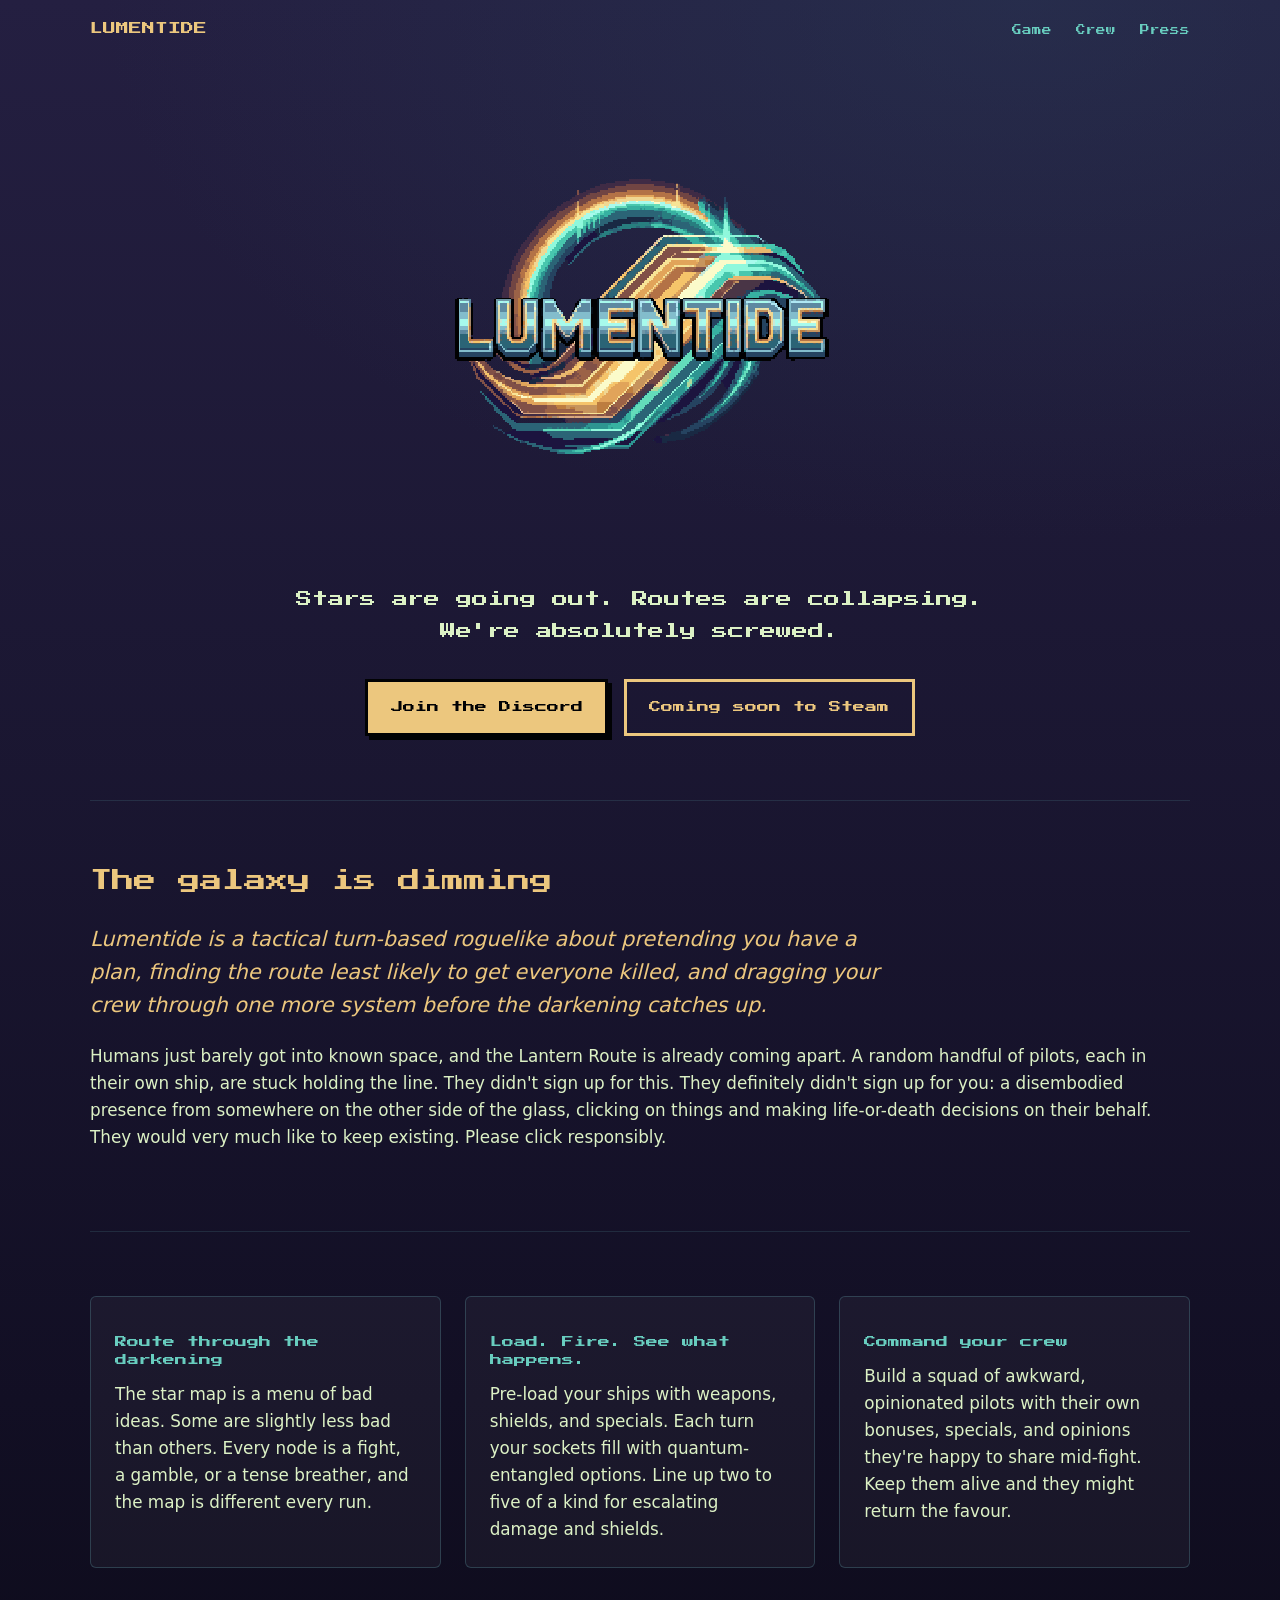
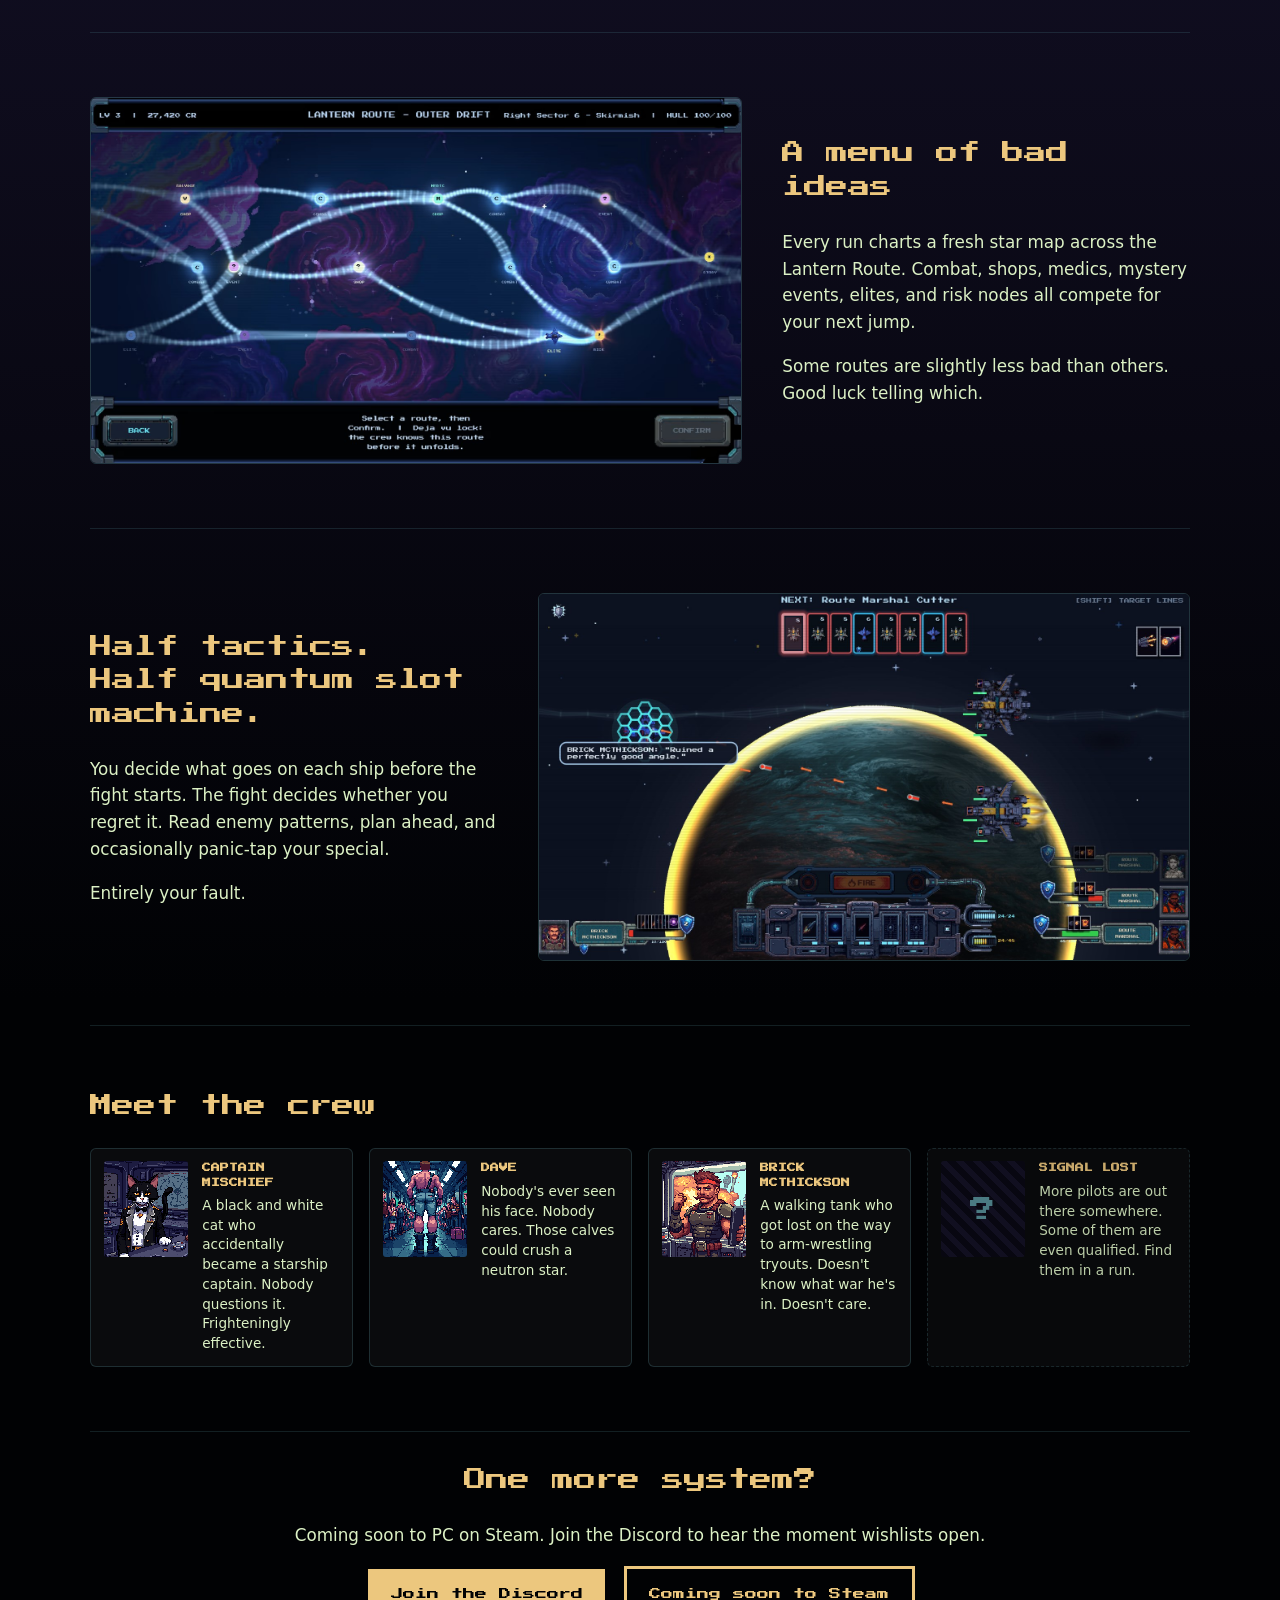
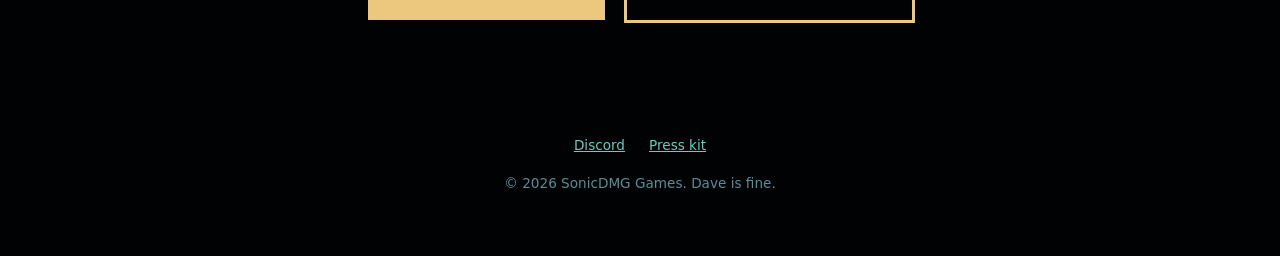
==== index.html @ 52efe2f2 "Launch Lumentide site" ====
<!DOCTYPE html>
<html lang="en">
<head>
  <meta charset="utf-8">
  <meta name="viewport" content="width=device-width, initial-scale=1">
  <title>Lumentide – A tactical roguelike by SonicDMG Games</title>
  <meta name="description" content="The galaxy is dying. The lanes are collapsing. Lumentide is a tactical turn-based roguelike about finding the route least likely to get you killed. Wishlist on Steam.">
  <link rel="canonical" href="https://playlumentide.com/">
  <link rel="icon" href="/assets/favicon.ico" sizes="any">
  <link rel="icon" href="/assets/favicon.png" type="image/png">
  <meta name="theme-color" content="#241f41">

  <meta property="og:type" content="website">
  <meta property="og:site_name" content="Lumentide">
  <meta property="og:title" content="Lumentide – Stars are going out. We're absolutely screwed.">
  <meta property="og:description" content="A tactical turn-based roguelike with a random squad of misfits, a shifting star map, and combat that's half tactics, half quantum slot machine.">
  <meta property="og:url" content="https://playlumentide.com/">
  <meta property="og:image" content="https://playlumentide.com/assets/og_image.png">
  <meta property="og:image:width" content="1200">
  <meta property="og:image:height" content="630">
  <meta name="twitter:card" content="summary_large_image">

  <link rel="stylesheet" href="/css/styles.css">
</head>
<body>
  <header class="wrap nav">
    <a class="brand" href="/">LUMENTIDE</a>
    <nav>
      <ul>
        <li><a href="#game">Game</a></li>
        <li><a href="#crew">Crew</a></li>
        <li><a href="/press/">Press</a></li>
      </ul>
    </nav>
  </header>

  <main>
    <section class="hero wrap">
      <img class="logo" src="/assets/lumentide_logo.png" alt="Lumentide logo" width="460" height="460">
      <p class="tagline">Stars are going out. Routes are collapsing.<br>We're absolutely screwed.</p>
      <div class="cta">
        <a class="btn btn-primary" href="https://discord.gg/PzfaTs83J" target="_blank" rel="noopener">Join the Discord</a>
        <span class="btn btn-soon">Coming soon to Steam</span>
      </div>
    </section>

    <section id="game" class="pitch wrap">
      <h2>The galaxy is dimming</h2>
      <p class="lead">Lumentide is a tactical turn-based roguelike about pretending you have a plan, finding the route least likely to get everyone killed, and dragging your crew through one more system before the darkening catches up.</p>
      <p>Humans just barely got into known space, and the Lantern Route is already coming apart. A random handful of pilots, each in their own ship, are stuck holding the line. They didn't sign up for this. They definitely didn't sign up for you: a disembodied presence from somewhere on the other side of the glass, clicking on things and making life-or-death decisions on their behalf. They would very much like to keep existing. Please click responsibly.</p>
    </section>

    <section class="wrap">
      <div class="features">
        <div class="card">
          <h3>Route through the darkening</h3>
          <p>The star map is a menu of bad ideas. Some are slightly less bad than others. Every node is a fight, a gamble, or a tense breather, and the map is different every run.</p>
        </div>
        <div class="card">
          <h3>Load. Fire. See what happens.</h3>
          <p>Pre-load your ships with weapons, shields, and specials. Each turn your sockets fill with quantum-entangled options. Line up two to five of a kind for escalating damage and shields.</p>
        </div>
        <div class="card">
          <h3>Command your crew</h3>
          <p>Build a squad of awkward, opinionated pilots with their own bonuses, specials, and opinions they're happy to share mid-fight. Keep them alive and they might return the favour.</p>
        </div>
      </div>
    </section>

    <section class="wrap">
      <div class="split split-reverse">
        <img class="smooth shot" src="/assets/shots/star_map.jpg" alt="Lumentide star map: branching routes across the Lantern Route with combat, shop, event, elite, risk, and story nodes" loading="lazy" width="1560" height="877">
        <div>
          <h2>A menu of bad ideas</h2>
          <p>Every run charts a fresh star map across the Lantern Route. Combat, shops, medics, mystery events, elites, and risk nodes all compete for your next jump.</p>
          <p>Some routes are slightly less bad than others. Good luck telling which.</p>
        </div>
      </div>
    </section>

    <section class="wrap">
      <div class="split">
        <div>
          <h2>Half tactics.<br>Half quantum slot machine.</h2>
          <p>You decide what goes on each ship before the fight starts. The fight decides whether you regret it. Read enemy patterns, plan ahead, and occasionally panic-tap your special.</p>
          <p>Entirely your fault.</p>
        </div>
        <img class="smooth shot" src="/assets/shots/combat_brick.jpg" alt="Lumentide combat: Brick McThickson's ship under fire from two Route Marshal cutters, with the socket loadout and FIRE button below" loading="lazy" width="1600" height="900">
      </div>
    </section>

    <section id="crew" class="wrap">
      <h2>Meet the crew</h2>
      <div class="crew">
        <div class="pilot"><img src="/assets/pilots/captain_whiskers.png" alt="Captain Mischief" loading="lazy"><div><b>CAPTAIN MISCHIEF</b><span>A black and white cat who accidentally became a starship captain. Nobody questions it. Frighteningly effective.</span></div></div>
        <div class="pilot"><img src="/assets/pilots/dave.png" alt="Dave" loading="lazy"><div><b>DAVE</b><span>Nobody's ever seen his face. Nobody cares. Those calves could crush a neutron star.</span></div></div>
        <div class="pilot"><img src="/assets/pilots/brick_mcthickson.png" alt="Brick McThickson" loading="lazy"><div><b>BRICK MCTHICKSON</b><span>A walking tank who got lost on the way to arm-wrestling tryouts. Doesn't know what war he's in. Doesn't care.</span></div></div>
        <div class="pilot locked"><div class="locked-portrait" aria-hidden="true">?</div><div><b>SIGNAL LOST</b><span>More pilots are out there somewhere. Some of them are even qualified. Find them in a run.</span></div></div>
      </div>
    </section>

    <section class="hero wrap">
      <h2>One more system?</h2>
      <p>Coming soon to PC on Steam. Join the Discord to hear the moment wishlists open.</p>
      <div class="cta">
        <a class="btn btn-primary" href="https://discord.gg/PzfaTs83J" target="_blank" rel="noopener">Join the Discord</a>
        <span class="btn btn-soon">Coming soon to Steam</span>
      </div>
    </section>
  </main>

  <footer class="wrap">
    <div class="links">
      <a href="https://discord.gg/PzfaTs83J" target="_blank" rel="noopener">Discord</a>
      <a href="/press/">Press kit</a>
    </div>
    <p>&copy; 2026 SonicDMG Games. Dave is fine.</p>
  </footer>
</body>
</html>
---- css/styles.css ----
@font-face {
  font-family: "PressStart2P";
  src: url("../assets/fonts/PressStart2P-Regular.ttf") format("truetype");
  font-display: swap;
}

:root {
  --abyss: #241f41;
  --midnight: #2b415c;
  --deep-teal: #2b6777;
  --steel: #578f99;
  --lumen: #68cdbf;
  --lantern: #ecc77e;
  --copper: #c88b52;
  --starlight: #dcf1c5;
  --void: #010204;
  --pixel: "PressStart2P", monospace;
  --body: "Segoe UI", Inter, system-ui, -apple-system, Arial, sans-serif;
}

* { box-sizing: border-box; }

html { scroll-behavior: smooth; }

body {
  margin: 0;
  font-family: var(--body);
  font-size: 1.05rem;
  line-height: 1.6;
  color: var(--starlight);
  background-color: var(--void);
  background-image:
    radial-gradient(ellipse 120% 900px at 80% 0%, #2b415c66 0%, transparent 60%),
    linear-gradient(180deg, var(--abyss) 0px, #120f24 1400px, var(--void) 2600px);
  background-repeat: no-repeat;
  min-height: 100vh;
}

img { image-rendering: pixelated; max-width: 100%; }
img.smooth { image-rendering: auto; }

a { color: var(--lumen); }
a:hover { color: var(--lantern); }

h1, h2, h3 { font-family: var(--pixel); font-weight: normal; line-height: 1.5; color: var(--lantern); }
h2 { font-size: clamp(1rem, 2.4vw, 1.4rem); margin: 0 0 1.5rem; }
h3 { font-size: 0.75rem; color: var(--lumen); }

.wrap { width: min(1100px, 92vw); margin: 0 auto; }

/* Nav */
.nav { display: flex; justify-content: space-between; align-items: center; padding: 1rem 0; }
.nav .brand { font-family: var(--pixel); font-size: 0.8rem; color: var(--lantern); text-decoration: none; }
.nav ul { list-style: none; display: flex; gap: 1.5rem; margin: 0; padding: 0; }
.nav a { font-family: var(--pixel); font-size: 0.6rem; text-decoration: none; }

/* Hero */
.hero { text-align: center; padding: 2rem 0 4rem; }
.hero img.logo { width: min(460px, 80vw); }
.tagline { font-family: var(--pixel); font-size: clamp(0.7rem, 1.8vw, 1rem); line-height: 2; max-width: 44rem; margin: 1.5rem auto 2rem; }
.cta { display: flex; gap: 1rem; justify-content: center; flex-wrap: wrap; }

.btn {
  display: inline-block;
  font-family: var(--pixel);
  font-size: 0.75rem;
  padding: 1rem 1.4rem;
  text-decoration: none;
  border: 3px solid var(--void);
  box-shadow: 4px 4px 0 var(--void);
  transition: transform 0.08s, box-shadow 0.08s;
}
.btn:hover { transform: translate(2px, 2px); box-shadow: 2px 2px 0 var(--void); }
.btn-primary { background: var(--lantern); color: var(--void); }
.btn-primary:hover { color: var(--void); }
.btn-secondary { background: var(--deep-teal); color: var(--starlight); }
.btn-secondary:hover { color: var(--starlight); }
.btn-soon { background: transparent; color: var(--lantern); border-color: var(--lantern); box-shadow: none; cursor: default; }
.btn-soon:hover { transform: none; box-shadow: none; }

/* Sections */
section { padding: 4rem 0; }
section + section { border-top: 1px solid #578f9933; }

.pitch p.lead { font-size: 1.3rem; color: var(--lantern); font-style: italic; max-width: 50rem; }

.features { display: grid; grid-template-columns: repeat(auto-fit, minmax(260px, 1fr)); gap: 1.5rem; }
.card { background: #ffffff0a; border: 1px solid #578f9955; border-radius: 6px; padding: 1.5rem; }
.card p { margin: 0.5rem 0 0; }

.split { display: grid; grid-template-columns: 1.2fr 1fr; gap: 2.5rem; align-items: center; }
.split img { border-radius: 6px; border: 1px solid #578f9955; max-height: 560px; width: auto; justify-self: center; }
.split img.shot { width: 100%; max-height: none; height: auto; }
.split:has(img.shot) { grid-template-columns: 1fr 1.6fr; }
.split-reverse:has(img.shot) { grid-template-columns: 1.6fr 1fr; }

/* Crew */
.crew { display: grid; grid-template-columns: repeat(auto-fill, minmax(230px, 1fr)); gap: 1rem; }
.pilot { display: flex; gap: 0.9rem; align-items: flex-start; background: #ffffff0a; border: 1px solid #578f9944; border-radius: 6px; padding: 0.8rem; }
.pilot img { width: 84px; height: 96px; flex: none; border-radius: 3px; }
.pilot b { font-family: var(--pixel); font-size: 0.55rem; color: var(--lantern); display: block; line-height: 1.6; margin-bottom: 0.4rem; }
.pilot span { font-size: 0.85rem; line-height: 1.45; display: block; }
.pilot.locked { border-style: dashed; opacity: 0.85; }
.locked-portrait { width: 84px; height: 96px; flex: none; border-radius: 3px; display: grid; place-items: center; background: repeating-linear-gradient(45deg, #0a0914 0 6px, #141226 6px 12px); color: var(--steel); font-family: var(--pixel); font-size: 1.6rem; }

/* Press */
.facts { width: 100%; border-collapse: collapse; }
.facts td { padding: 0.6rem 0.8rem; border-bottom: 1px solid #578f9933; vertical-align: top; }
.facts td:first-child { color: var(--steel); width: 12rem; }
.downloads { display: flex; gap: 1rem; flex-wrap: wrap; }

/* Footer */
footer { padding: 3rem 0; text-align: center; font-size: 0.85rem; color: var(--steel); }
footer .links { display: flex; gap: 1.5rem; justify-content: center; margin-bottom: 1rem; }

@media (max-width: 720px) {
  .split, .split:has(img.shot), .split-reverse:has(img.shot) { grid-template-columns: 1fr; }
  .nav ul { gap: 0.9rem; }
}
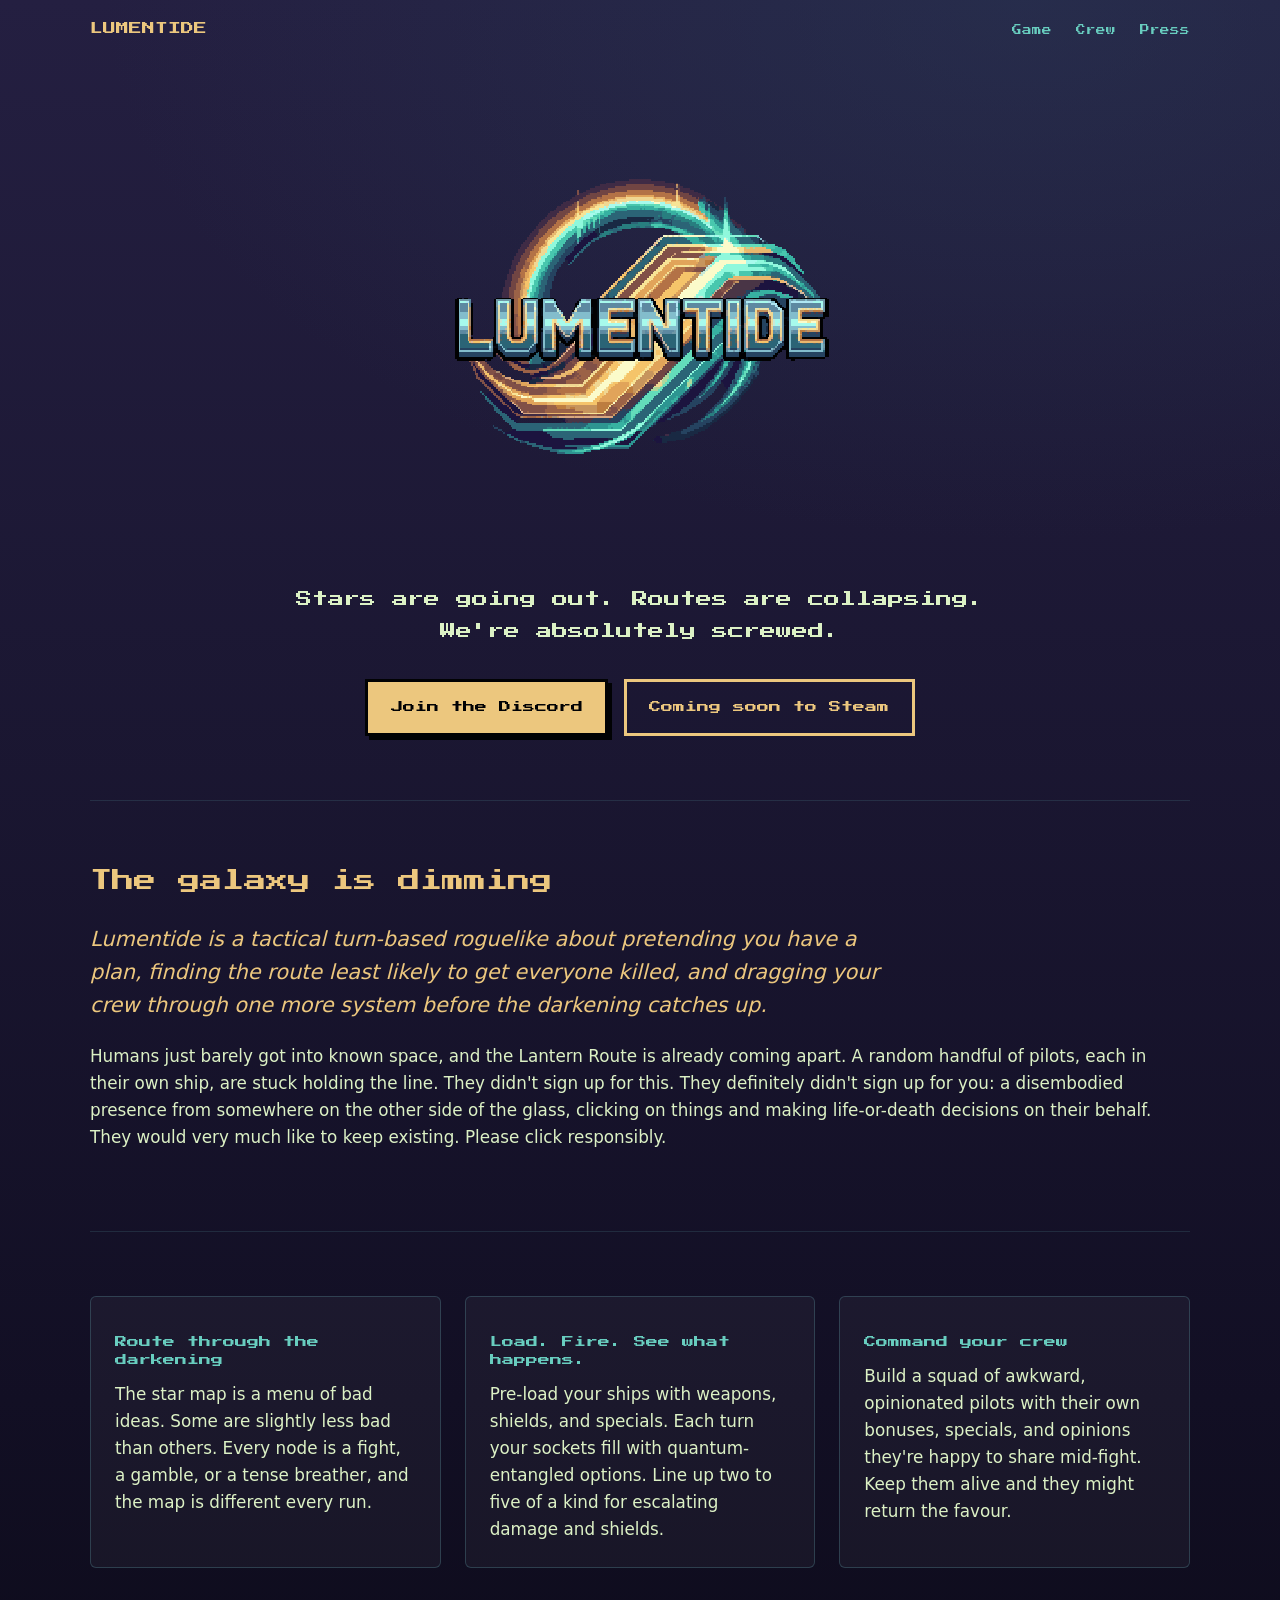
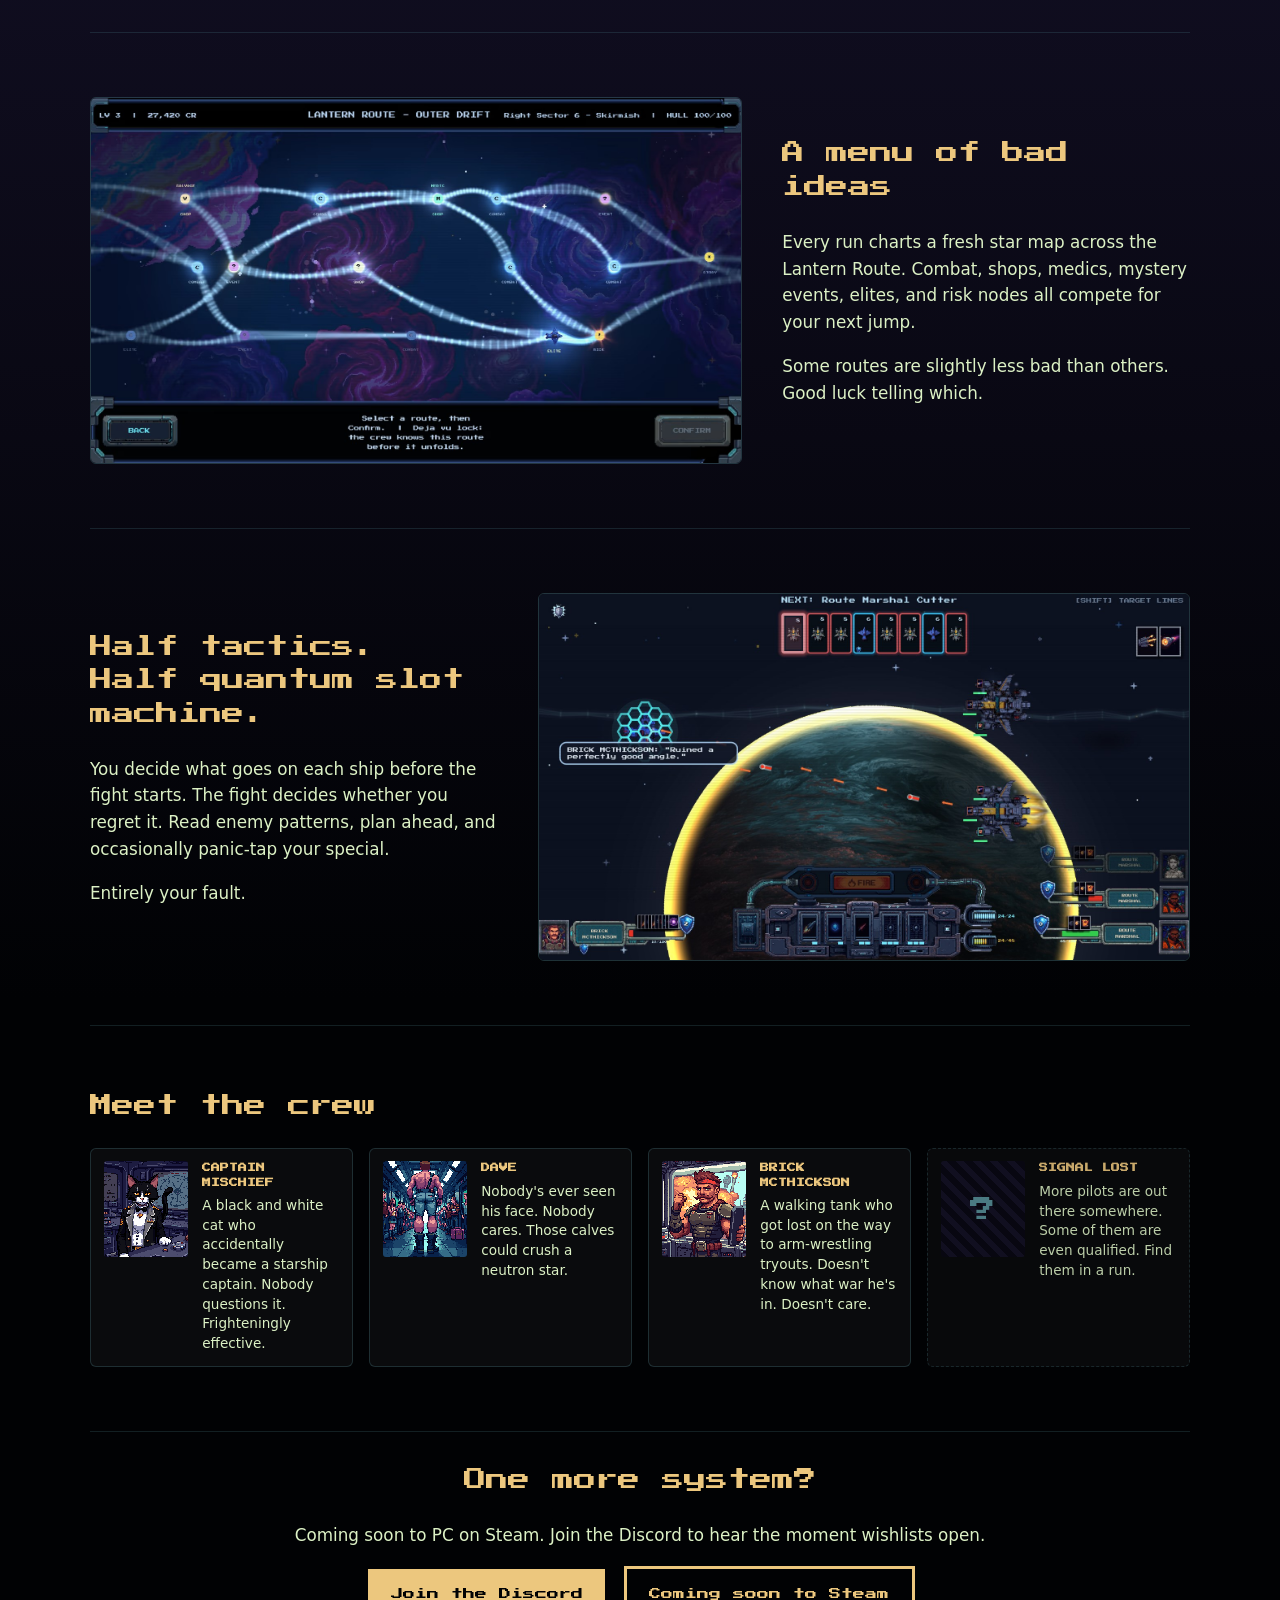
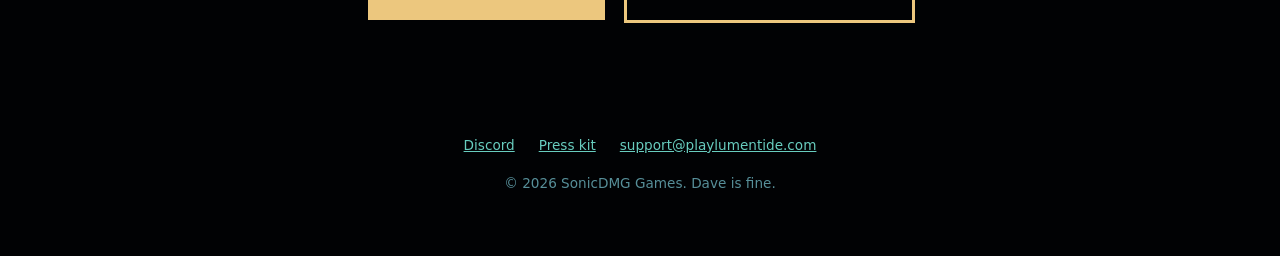
==== commit c072ca04: "feat(site): add support@playlumentide.com contact" ====
--- a/index.html
+++ b/index.html
@@ -113,6 +113,7 @@
     <div class="links">
       <a href="https://discord.gg/PzfaTs83J" target="_blank" rel="noopener">Discord</a>
       <a href="/press/">Press kit</a>
+      <a href="mailto:support@playlumentide.com">support@playlumentide.com</a>
     </div>
     <p>&copy; 2026 SonicDMG Games. Dave is fine.</p>
   </footer>
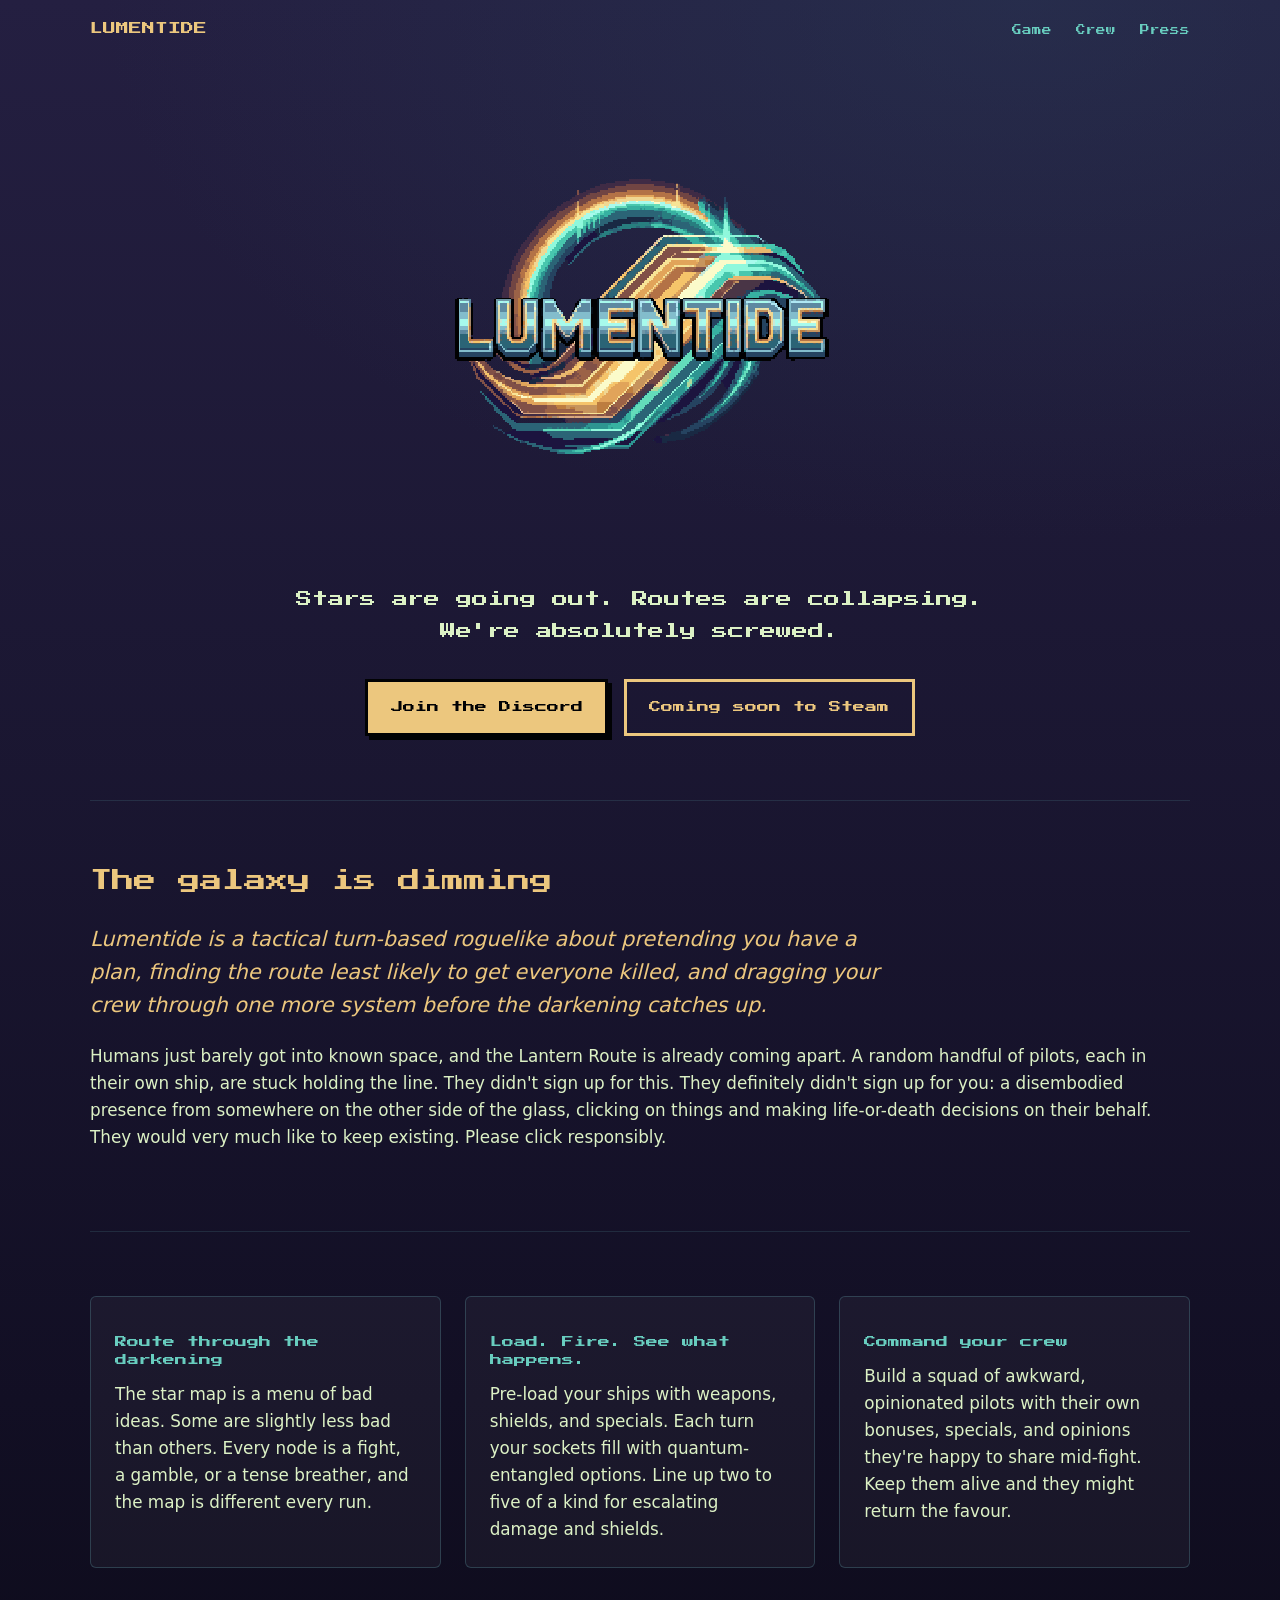
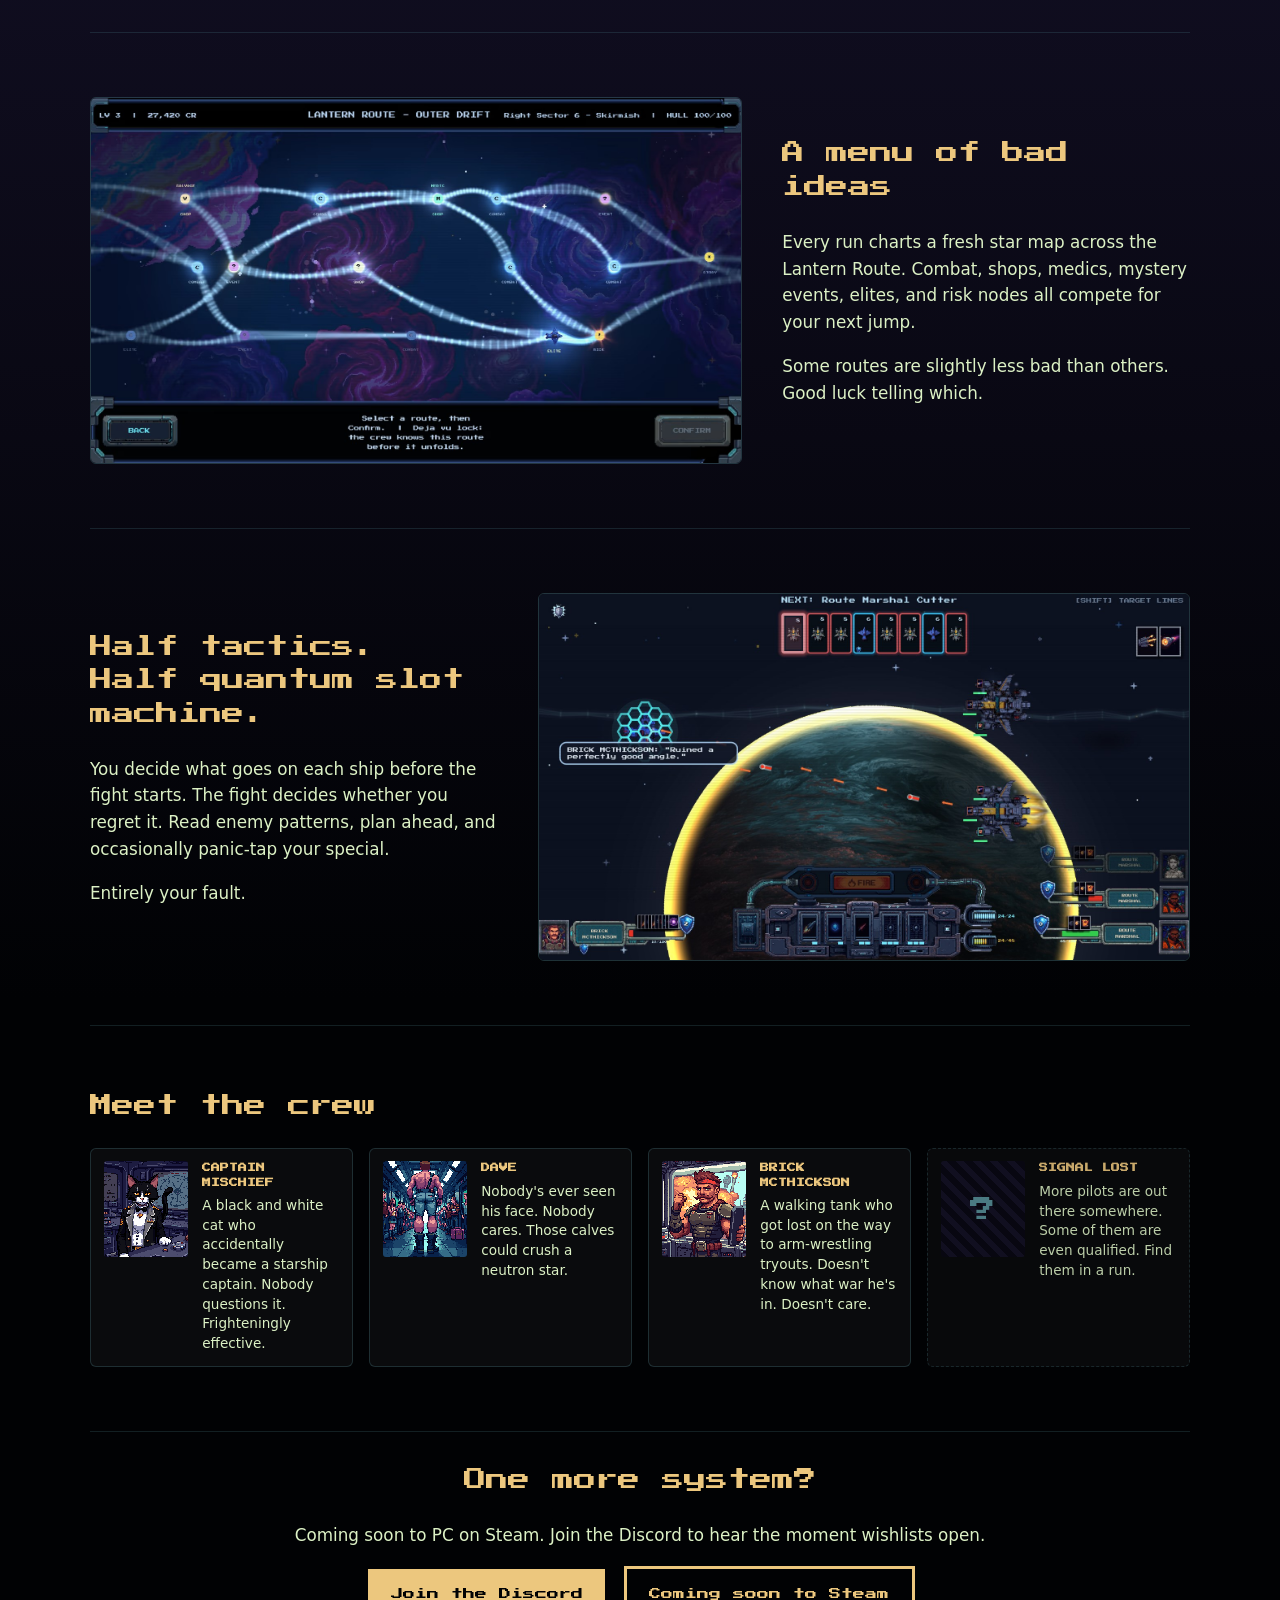
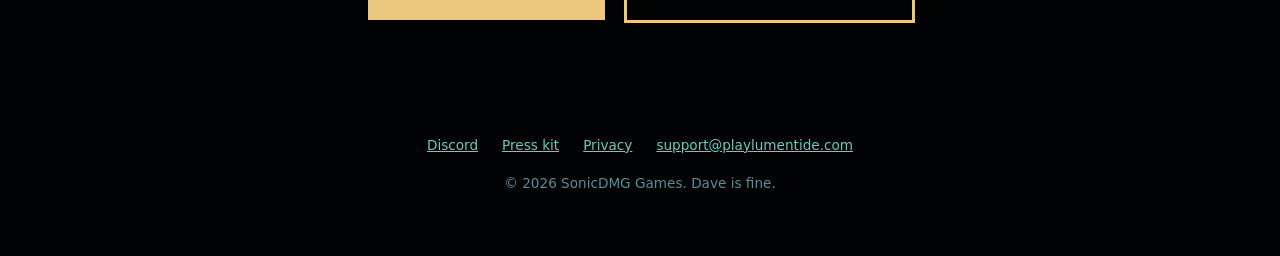
==== commit 3be54c1c: "feat(site): add privacy policy page" ====
--- a/index.html
+++ b/index.html
@@ -113,6 +113,7 @@
     <div class="links">
       <a href="https://discord.gg/PzfaTs83J" target="_blank" rel="noopener">Discord</a>
       <a href="/press/">Press kit</a>
+      <a href="/privacy/">Privacy</a>
       <a href="mailto:support@playlumentide.com">support@playlumentide.com</a>
     </div>
     <p>&copy; 2026 SonicDMG Games. Dave is fine.</p>
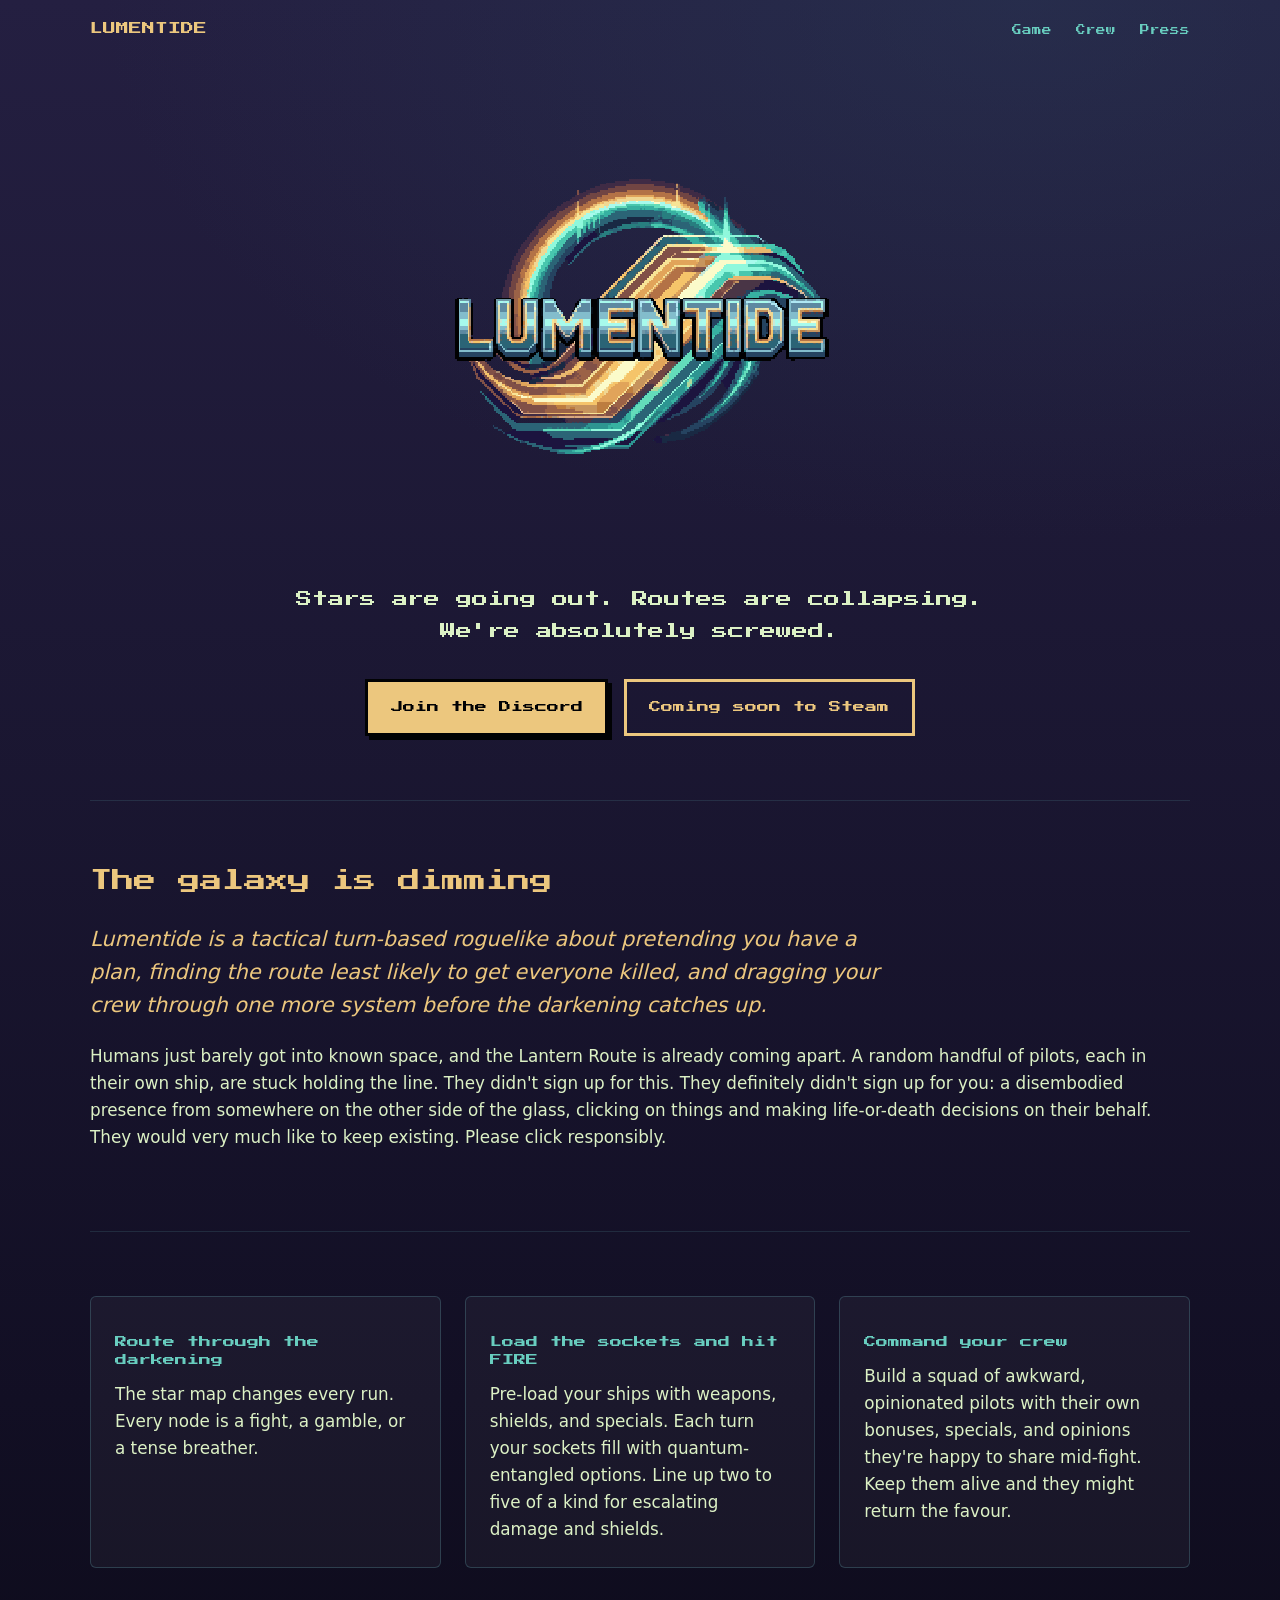
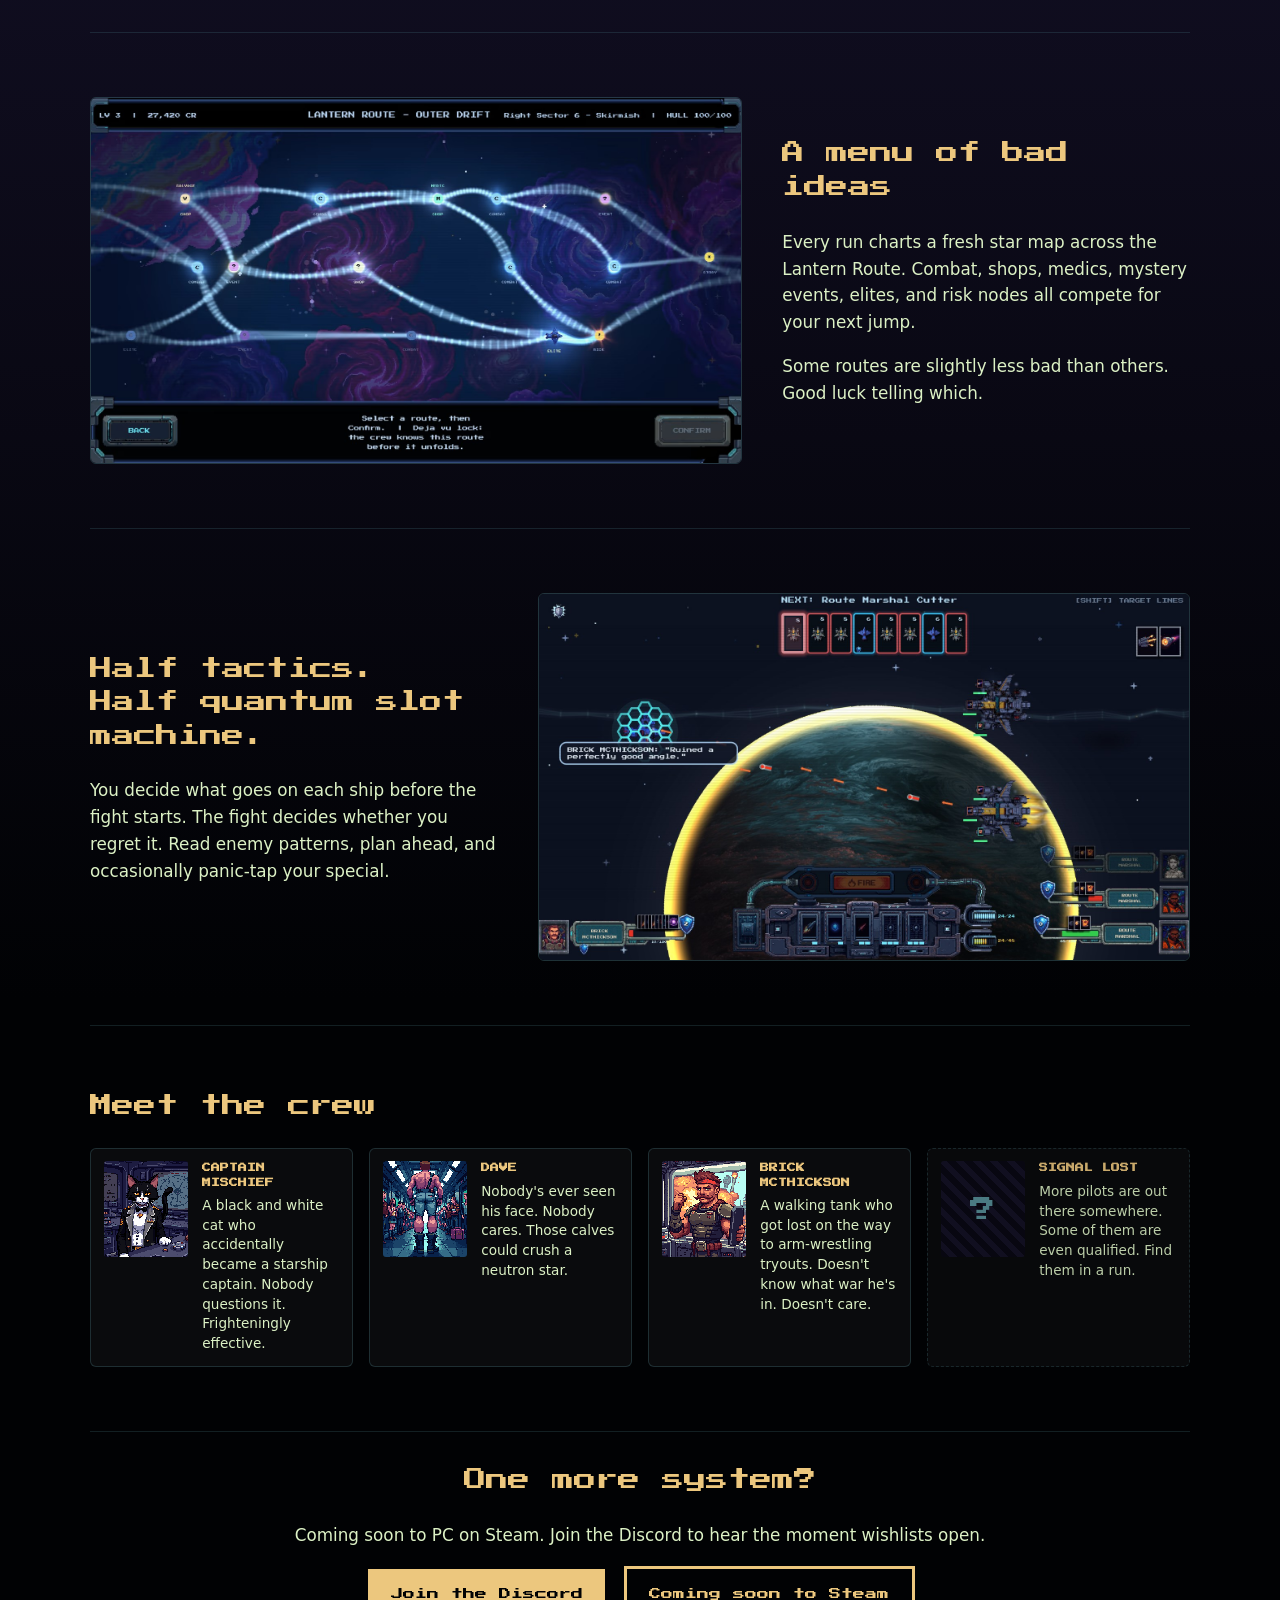
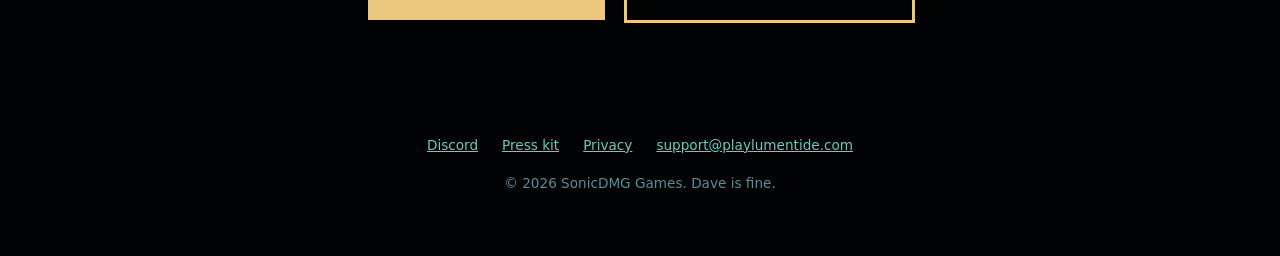
==== commit 5719a75d: "docs(site): trim AI-slop tells from home and press copy Flagged by the Jev site slop audit: fragment" ====
--- a/index.html
+++ b/index.html
@@ -54,10 +54,10 @@
       <div class="features">
         <div class="card">
           <h3>Route through the darkening</h3>
-          <p>The star map is a menu of bad ideas. Some are slightly less bad than others. Every node is a fight, a gamble, or a tense breather, and the map is different every run.</p>
+          <p>The star map changes every run. Every node is a fight, a gamble, or a tense breather.</p>
         </div>
         <div class="card">
-          <h3>Load. Fire. See what happens.</h3>
+          <h3>Load the sockets and hit FIRE</h3>
           <p>Pre-load your ships with weapons, shields, and specials. Each turn your sockets fill with quantum-entangled options. Line up two to five of a kind for escalating damage and shields.</p>
         </div>
         <div class="card">
@@ -82,9 +82,7 @@
       <div class="split">
         <div>
           <h2>Half tactics.<br>Half quantum slot machine.</h2>
-          <p>You decide what goes on each ship before the fight starts. The fight decides whether you regret it. Read enemy patterns, plan ahead, and occasionally panic-tap your special.</p>
-          <p>Entirely your fault.</p>
-        </div>
+          <p>You decide what goes on each ship before the fight starts. The fight decides whether you regret it. Read enemy patterns, plan ahead, and occasionally panic-tap your special.</p>        </div>
         <img class="smooth shot" src="/assets/shots/combat_brick.jpg" alt="Lumentide combat: Brick McThickson's ship under fire from two Route Marshal cutters, with the socket loadout and FIRE button below" loading="lazy" width="1600" height="900">
       </div>
     </section>
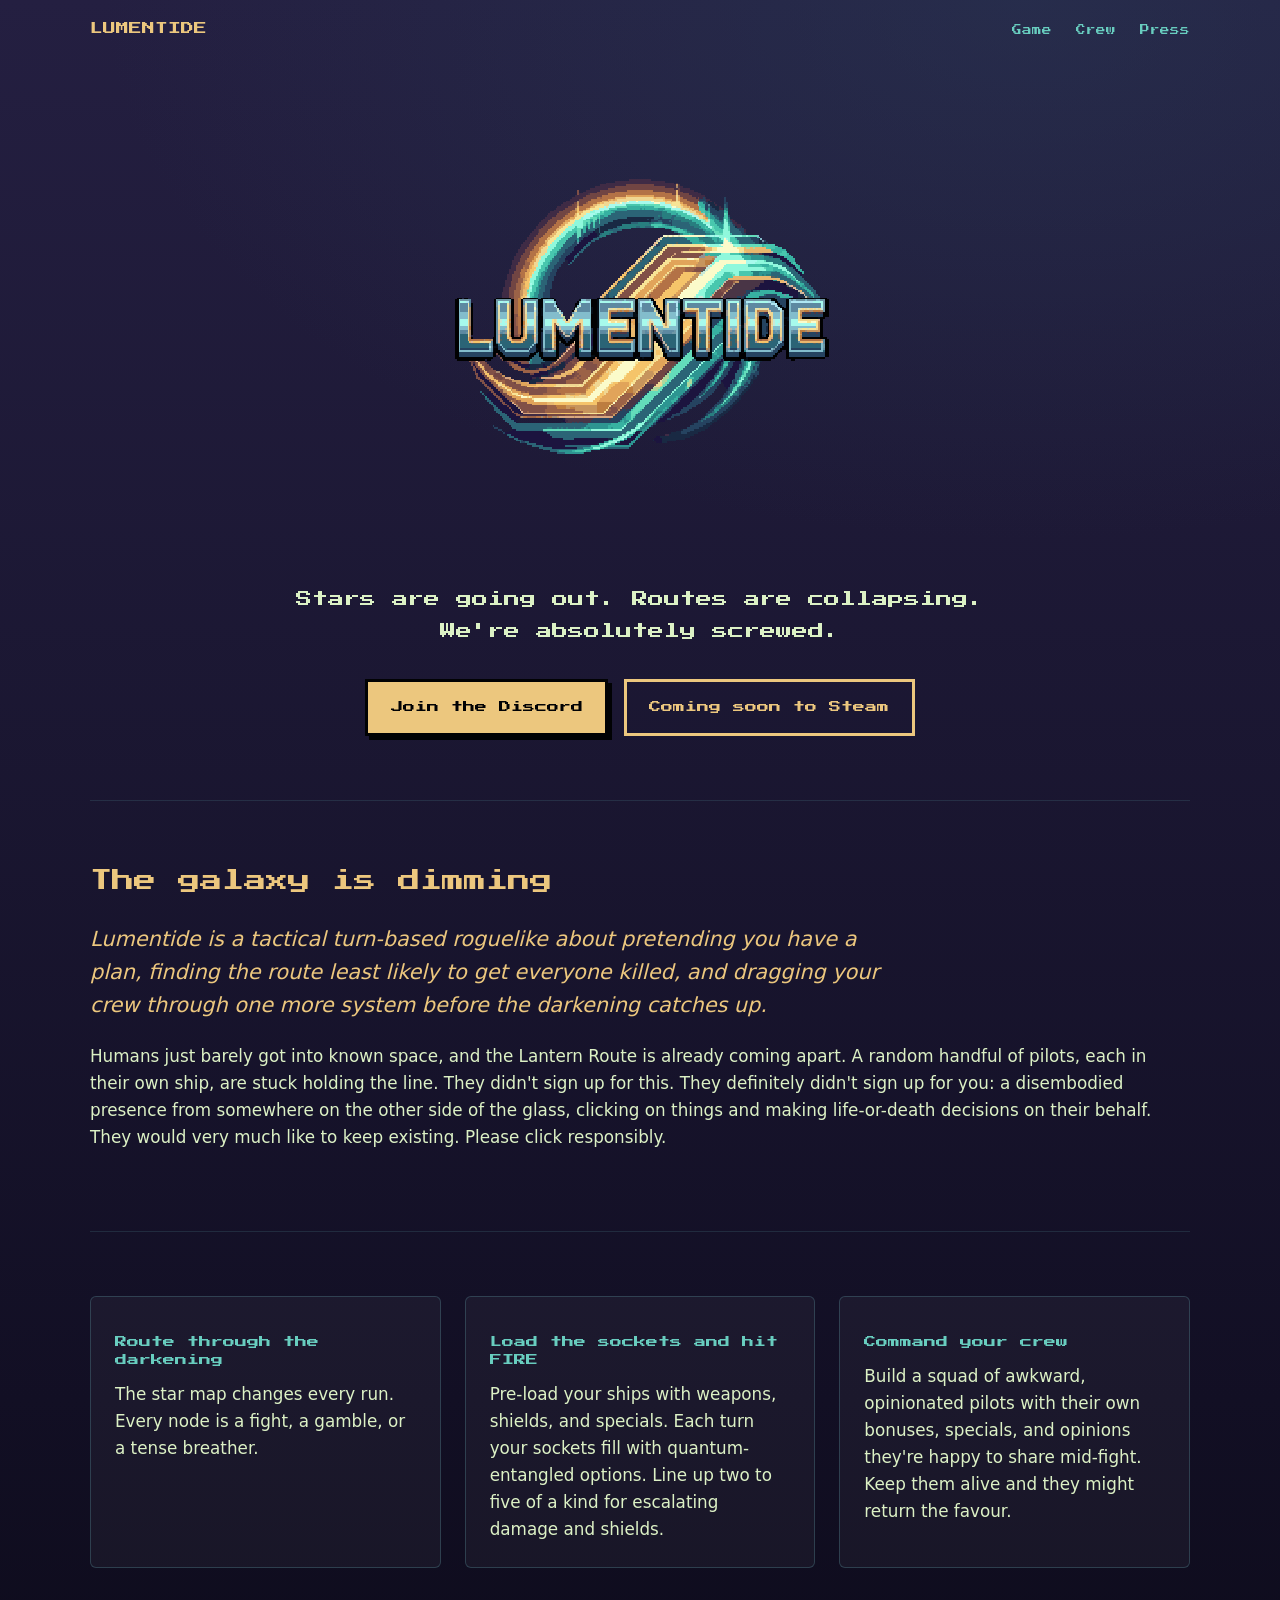
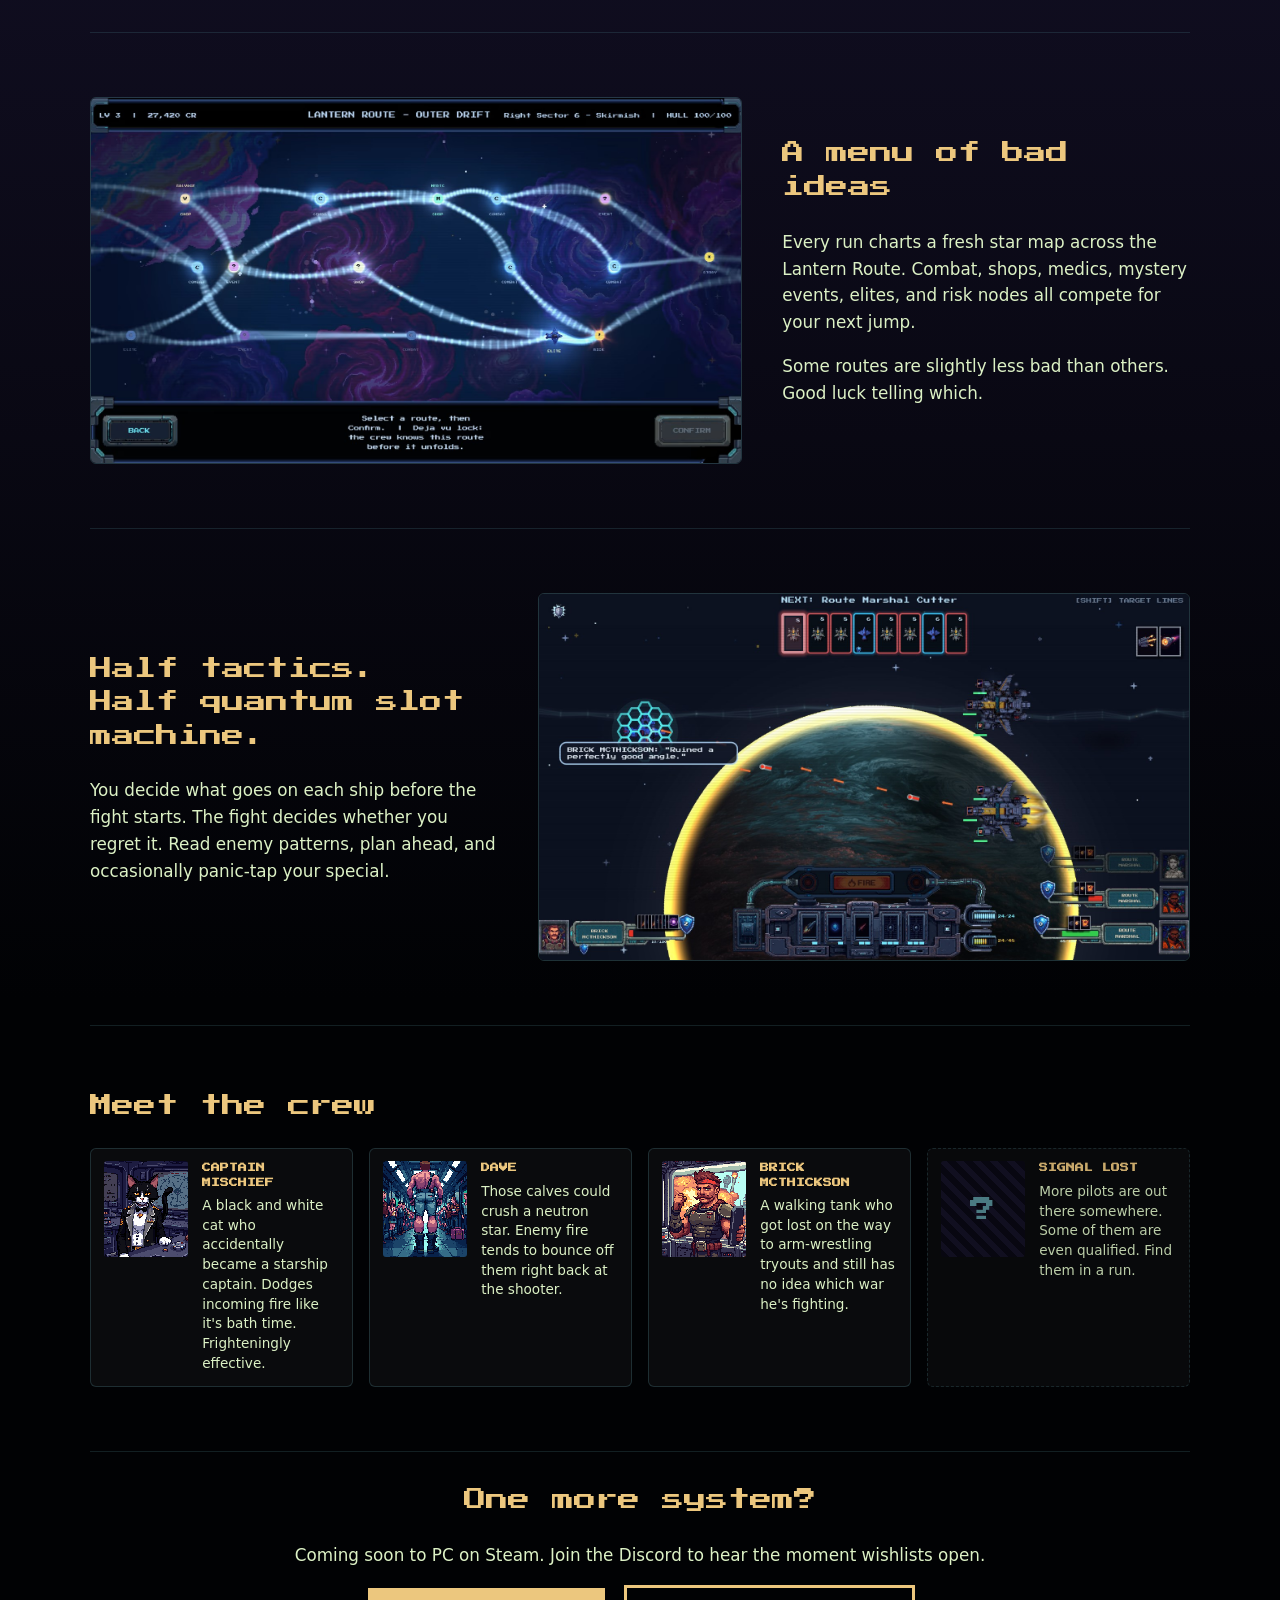
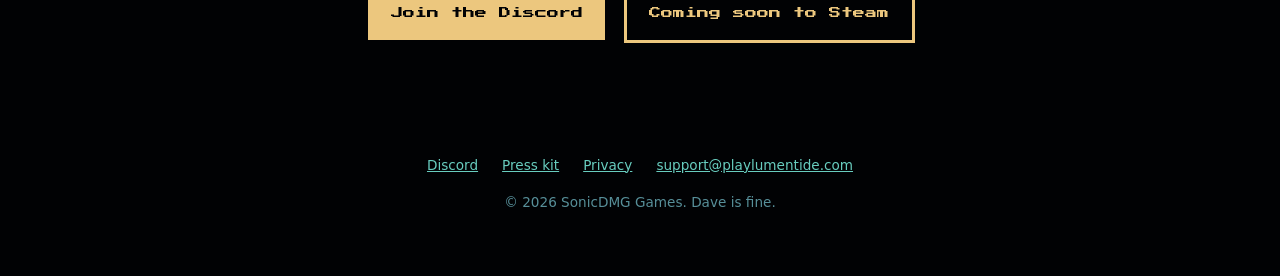
==== commit 9a8e9c9f: "docs(site): sync crew blurbs with updated hero descriptions Captain Mischief, Dave, and Brick now ma" ====
--- a/index.html
+++ b/index.html
@@ -90,9 +90,9 @@
     <section id="crew" class="wrap">
       <h2>Meet the crew</h2>
       <div class="crew">
-        <div class="pilot"><img src="/assets/pilots/captain_whiskers.png" alt="Captain Mischief" loading="lazy"><div><b>CAPTAIN MISCHIEF</b><span>A black and white cat who accidentally became a starship captain. Nobody questions it. Frighteningly effective.</span></div></div>
-        <div class="pilot"><img src="/assets/pilots/dave.png" alt="Dave" loading="lazy"><div><b>DAVE</b><span>Nobody's ever seen his face. Nobody cares. Those calves could crush a neutron star.</span></div></div>
-        <div class="pilot"><img src="/assets/pilots/brick_mcthickson.png" alt="Brick McThickson" loading="lazy"><div><b>BRICK MCTHICKSON</b><span>A walking tank who got lost on the way to arm-wrestling tryouts. Doesn't know what war he's in. Doesn't care.</span></div></div>
+        <div class="pilot"><img src="/assets/pilots/captain_whiskers.png" alt="Captain Mischief" loading="lazy"><div><b>CAPTAIN MISCHIEF</b><span>A black and white cat who accidentally became a starship captain. Dodges incoming fire like it's bath time. Frighteningly effective.</span></div></div>
+        <div class="pilot"><img src="/assets/pilots/dave.png" alt="Dave" loading="lazy"><div><b>DAVE</b><span>Those calves could crush a neutron star. Enemy fire tends to bounce off them right back at the shooter.</span></div></div>
+        <div class="pilot"><img src="/assets/pilots/brick_mcthickson.png" alt="Brick McThickson" loading="lazy"><div><b>BRICK MCTHICKSON</b><span>A walking tank who got lost on the way to arm-wrestling tryouts and still has no idea which war he's fighting.</span></div></div>
         <div class="pilot locked"><div class="locked-portrait" aria-hidden="true">?</div><div><b>SIGNAL LOST</b><span>More pilots are out there somewhere. Some of them are even qualified. Find them in a run.</span></div></div>
       </div>
     </section>
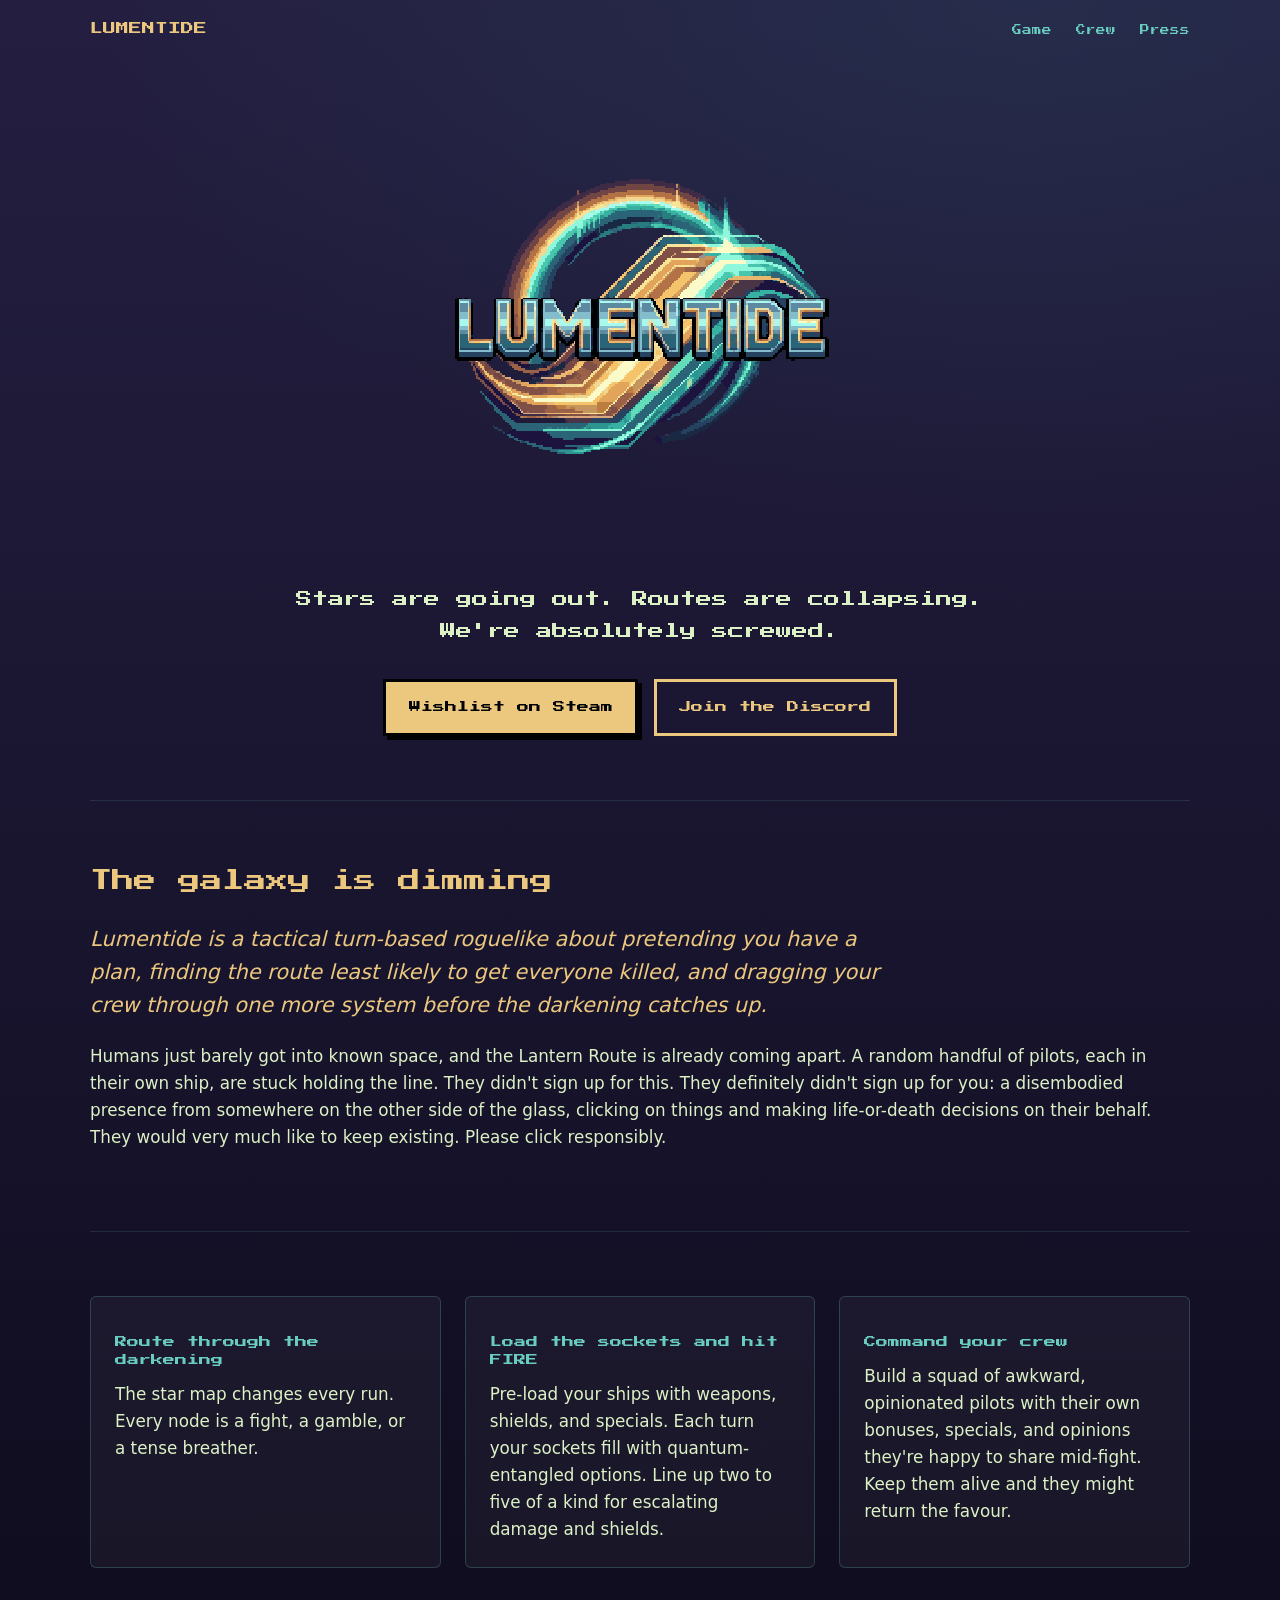
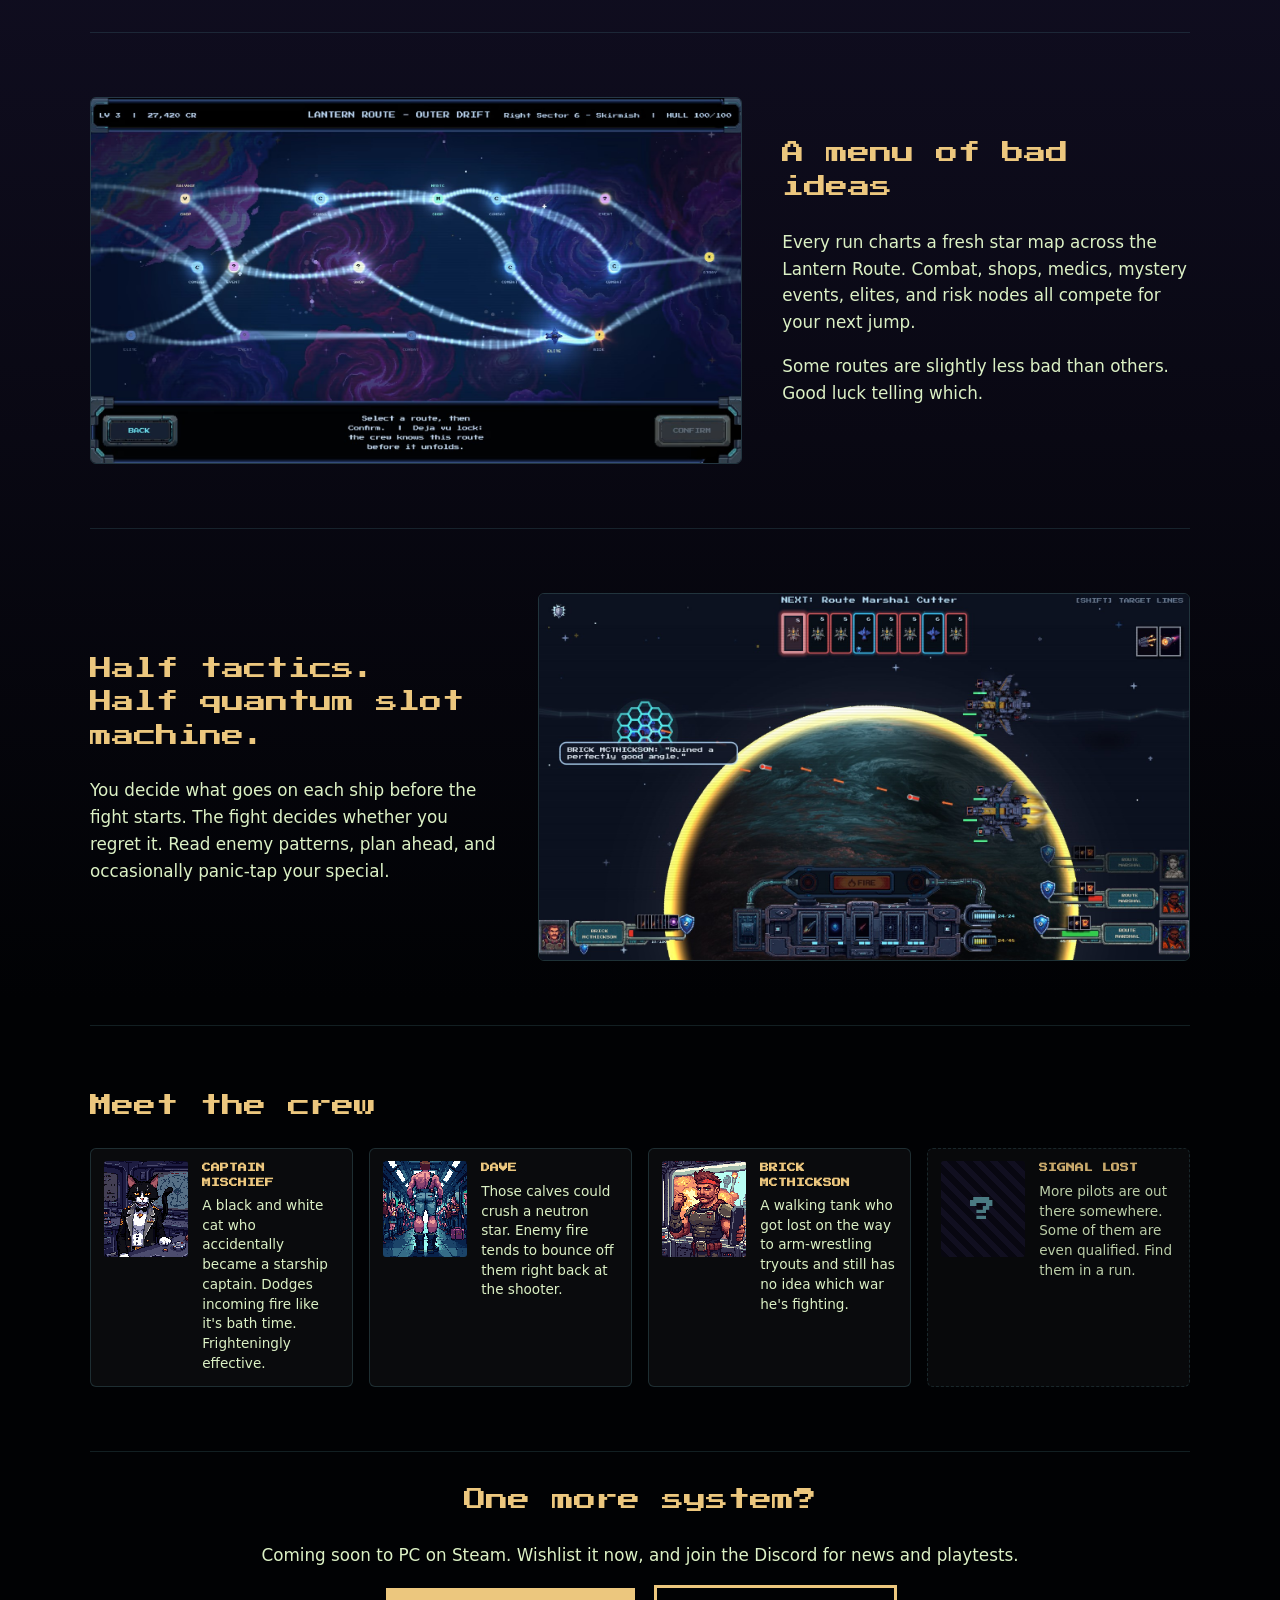
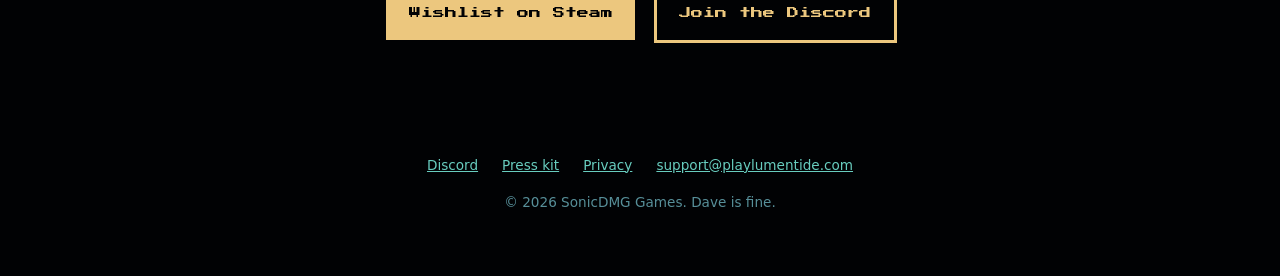
==== commit 6b9cff75: "feat(site): link Steam wishlist from home and press pages Co-authored-by: Copilot <223556219+Copilot" ====
--- a/index.html
+++ b/index.html
@@ -39,8 +39,8 @@
       <img class="logo" src="/assets/lumentide_logo.png" alt="Lumentide logo" width="460" height="460">
       <p class="tagline">Stars are going out. Routes are collapsing.<br>We're absolutely screwed.</p>
       <div class="cta">
-        <a class="btn btn-primary" href="https://discord.gg/PzfaTs83J" target="_blank" rel="noopener">Join the Discord</a>
-        <span class="btn btn-soon">Coming soon to Steam</span>
+        <a class="btn btn-primary" href="https://store.steampowered.com/app/4464000/Lumentide/" target="_blank" rel="noopener">Wishlist on Steam</a>
+        <a class="btn btn-soon" href="https://discord.gg/PzfaTs83J" target="_blank" rel="noopener">Join the Discord</a>
       </div>
     </section>
 
@@ -99,10 +99,10 @@
 
     <section class="hero wrap">
       <h2>One more system?</h2>
-      <p>Coming soon to PC on Steam. Join the Discord to hear the moment wishlists open.</p>
+      <p>Coming soon to PC on Steam. Wishlist it now, and join the Discord for news and playtests.</p>
       <div class="cta">
-        <a class="btn btn-primary" href="https://discord.gg/PzfaTs83J" target="_blank" rel="noopener">Join the Discord</a>
-        <span class="btn btn-soon">Coming soon to Steam</span>
+        <a class="btn btn-primary" href="https://store.steampowered.com/app/4464000/Lumentide/" target="_blank" rel="noopener">Wishlist on Steam</a>
+        <a class="btn btn-soon" href="https://discord.gg/PzfaTs83J" target="_blank" rel="noopener">Join the Discord</a>
       </div>
     </section>
   </main>
--- a/css/styles.css
+++ b/css/styles.css
@@ -75,7 +75,7 @@
 .btn-primary:hover { color: var(--void); }
 .btn-secondary { background: var(--deep-teal); color: var(--starlight); }
 .btn-secondary:hover { color: var(--starlight); }
-.btn-soon { background: transparent; color: var(--lantern); border-color: var(--lantern); box-shadow: none; cursor: default; }
+.btn-soon { background: transparent; color: var(--lantern); border-color: var(--lantern); box-shadow: none; }
 .btn-soon:hover { transform: none; box-shadow: none; }
 
 /* Sections */
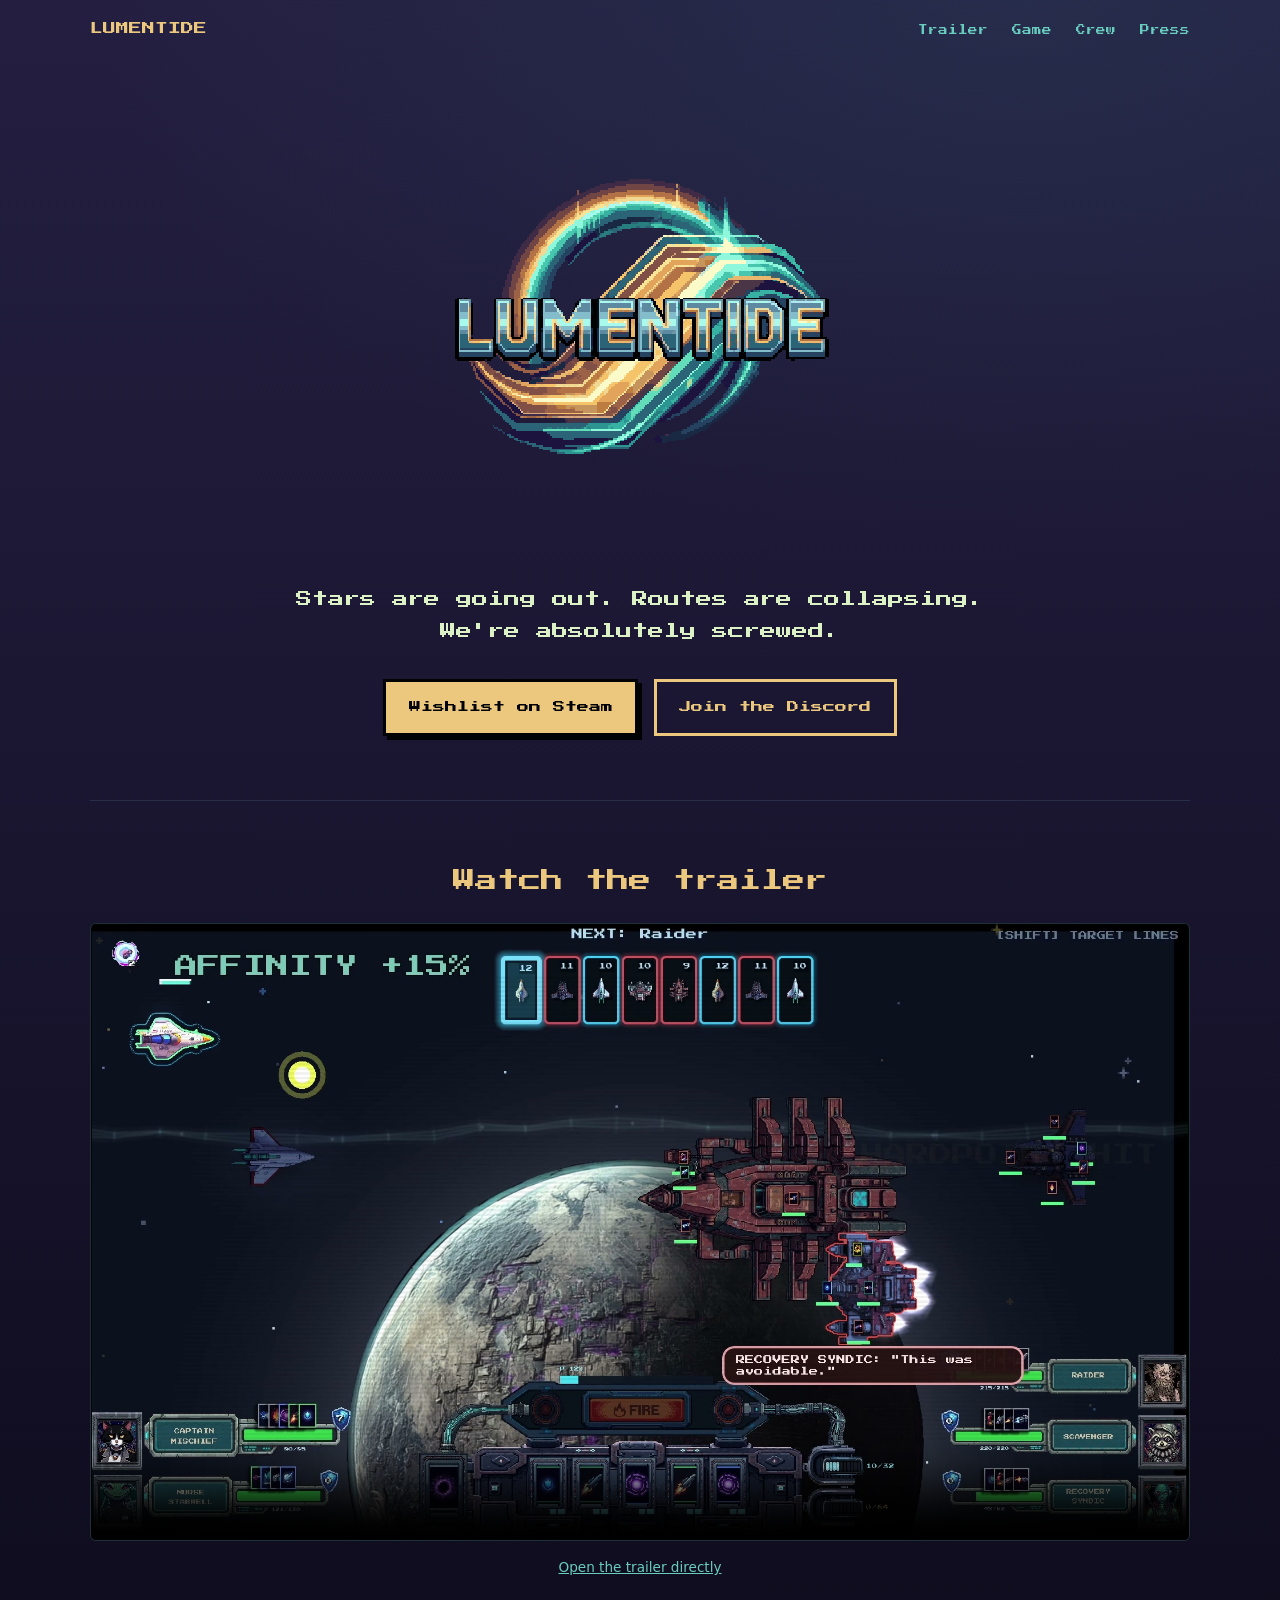
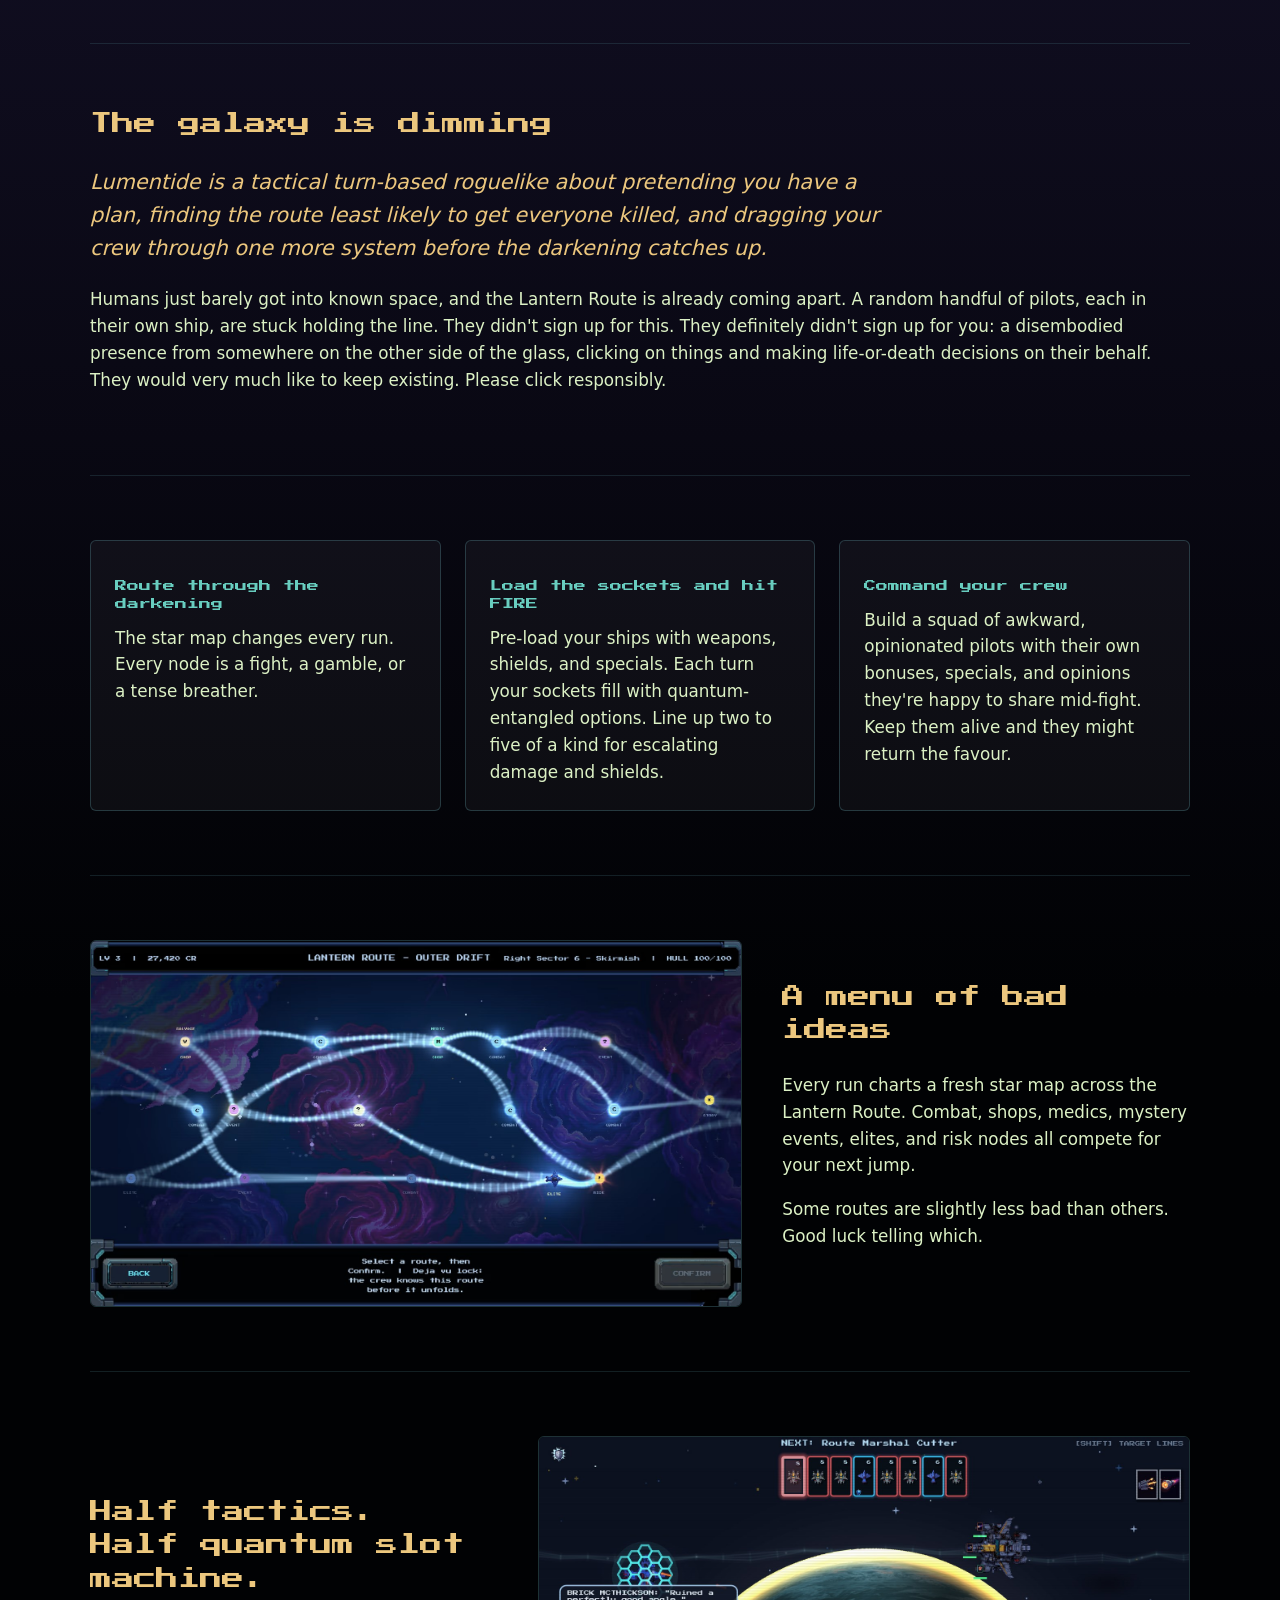
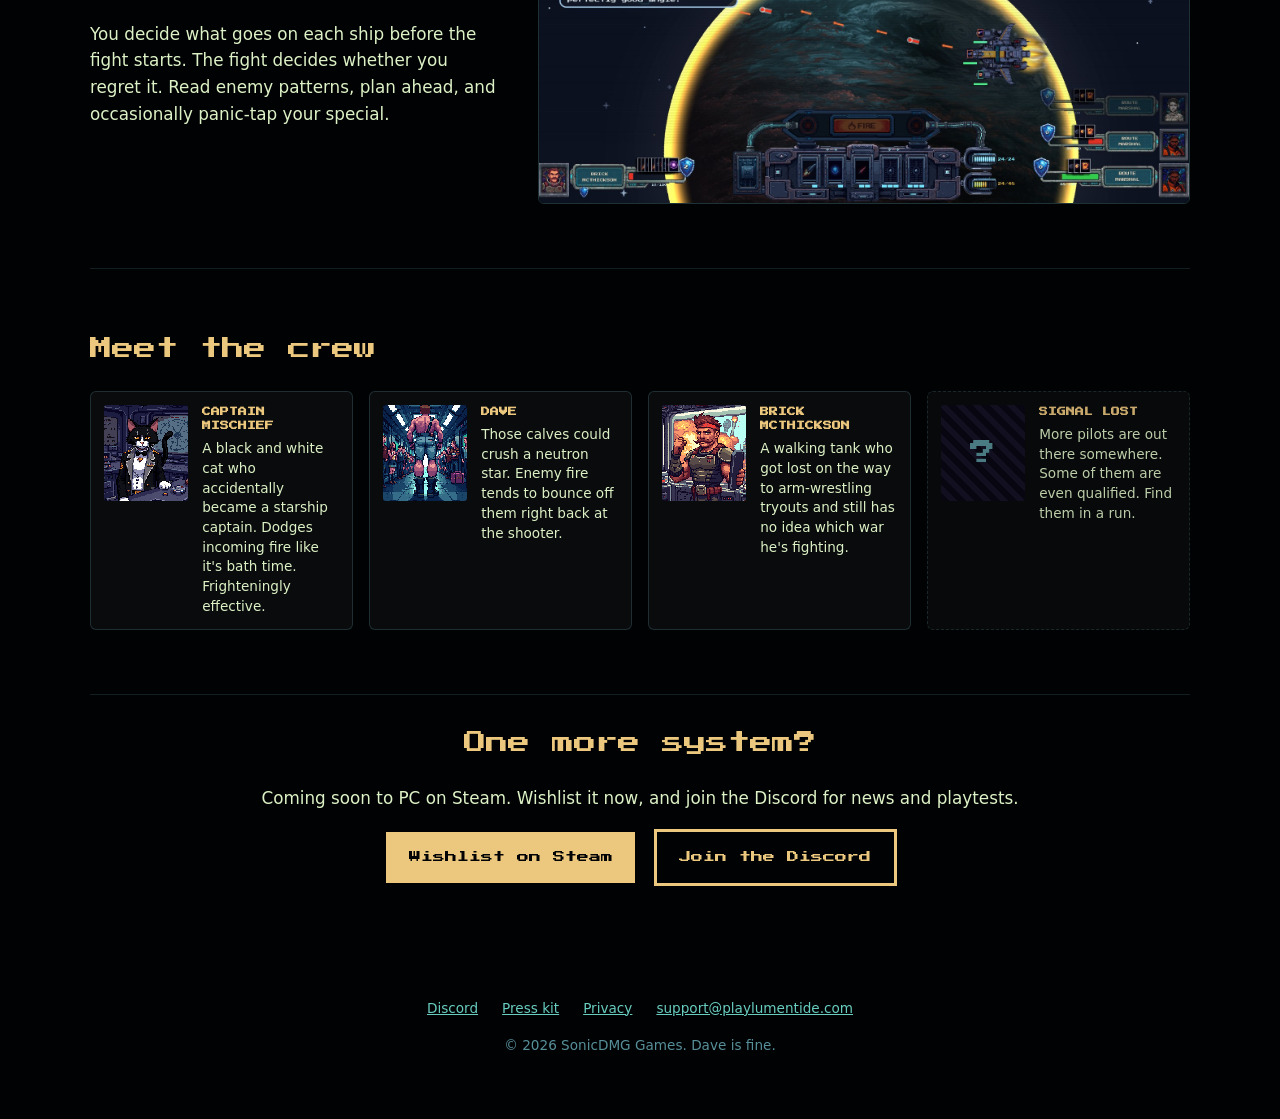
==== commit 4d3af152: "feat: add click-to-play gameplay trailer Co-authored-by: Copilot <223556219+Copilot@users.noreply.gi" ====
--- a/index.html
+++ b/index.html
@@ -27,6 +27,7 @@
     <a class="brand" href="/">LUMENTIDE</a>
     <nav>
       <ul>
+        <li><a href="#trailer">Trailer</a></li>
         <li><a href="#game">Game</a></li>
         <li><a href="#crew">Crew</a></li>
         <li><a href="/press/">Press</a></li>
@@ -42,6 +43,18 @@
         <a class="btn btn-primary" href="https://store.steampowered.com/app/4464000/Lumentide/" target="_blank" rel="noopener">Wishlist on Steam</a>
         <a class="btn btn-soon" href="https://discord.gg/PzfaTs83J" target="_blank" rel="noopener">Join the Discord</a>
       </div>
+    </section>
+
+    <section id="trailer" class="trailer wrap" aria-labelledby="trailer-title">
+      <h2 id="trailer-title">Watch the trailer</h2>
+      <video controls playsinline preload="none" width="1920" height="1080"
+             poster="/assets/lumentide-trailer-poster-20261010.jpg"
+             aria-label="Lumentide gameplay trailer">
+        <source src="/assets/lumentide-trailer-20261010.mp4" type="video/mp4">
+        Your browser does not support embedded video.
+        <a href="/assets/lumentide-trailer-20261010.mp4">Watch the trailer directly.</a>
+      </video>
+      <p><a href="/assets/lumentide-trailer-20261010.mp4">Open the trailer directly</a></p>
     </section>
 
     <section id="game" class="pitch wrap">
--- a/css/styles.css
+++ b/css/styles.css
@@ -84,6 +84,10 @@
 
 .pitch p.lead { font-size: 1.3rem; color: var(--lantern); font-style: italic; max-width: 50rem; }
 
+.trailer { text-align: center; }
+.trailer video { display: block; width: 100%; height: auto; aspect-ratio: 16 / 9; background: var(--void); border: 1px solid #578f9955; border-radius: 6px; }
+.trailer p { margin: 1rem 0 0; font-size: 0.85rem; }
+
 .features { display: grid; grid-template-columns: repeat(auto-fit, minmax(260px, 1fr)); gap: 1.5rem; }
 .card { background: #ffffff0a; border: 1px solid #578f9955; border-radius: 6px; padding: 1.5rem; }
 .card p { margin: 0.5rem 0 0; }
@@ -115,5 +119,6 @@
 
 @media (max-width: 720px) {
   .split, .split:has(img.shot), .split-reverse:has(img.shot) { grid-template-columns: 1fr; }
+  .nav { flex-wrap: wrap; gap: 1rem; }
   .nav ul { gap: 0.9rem; }
 }
